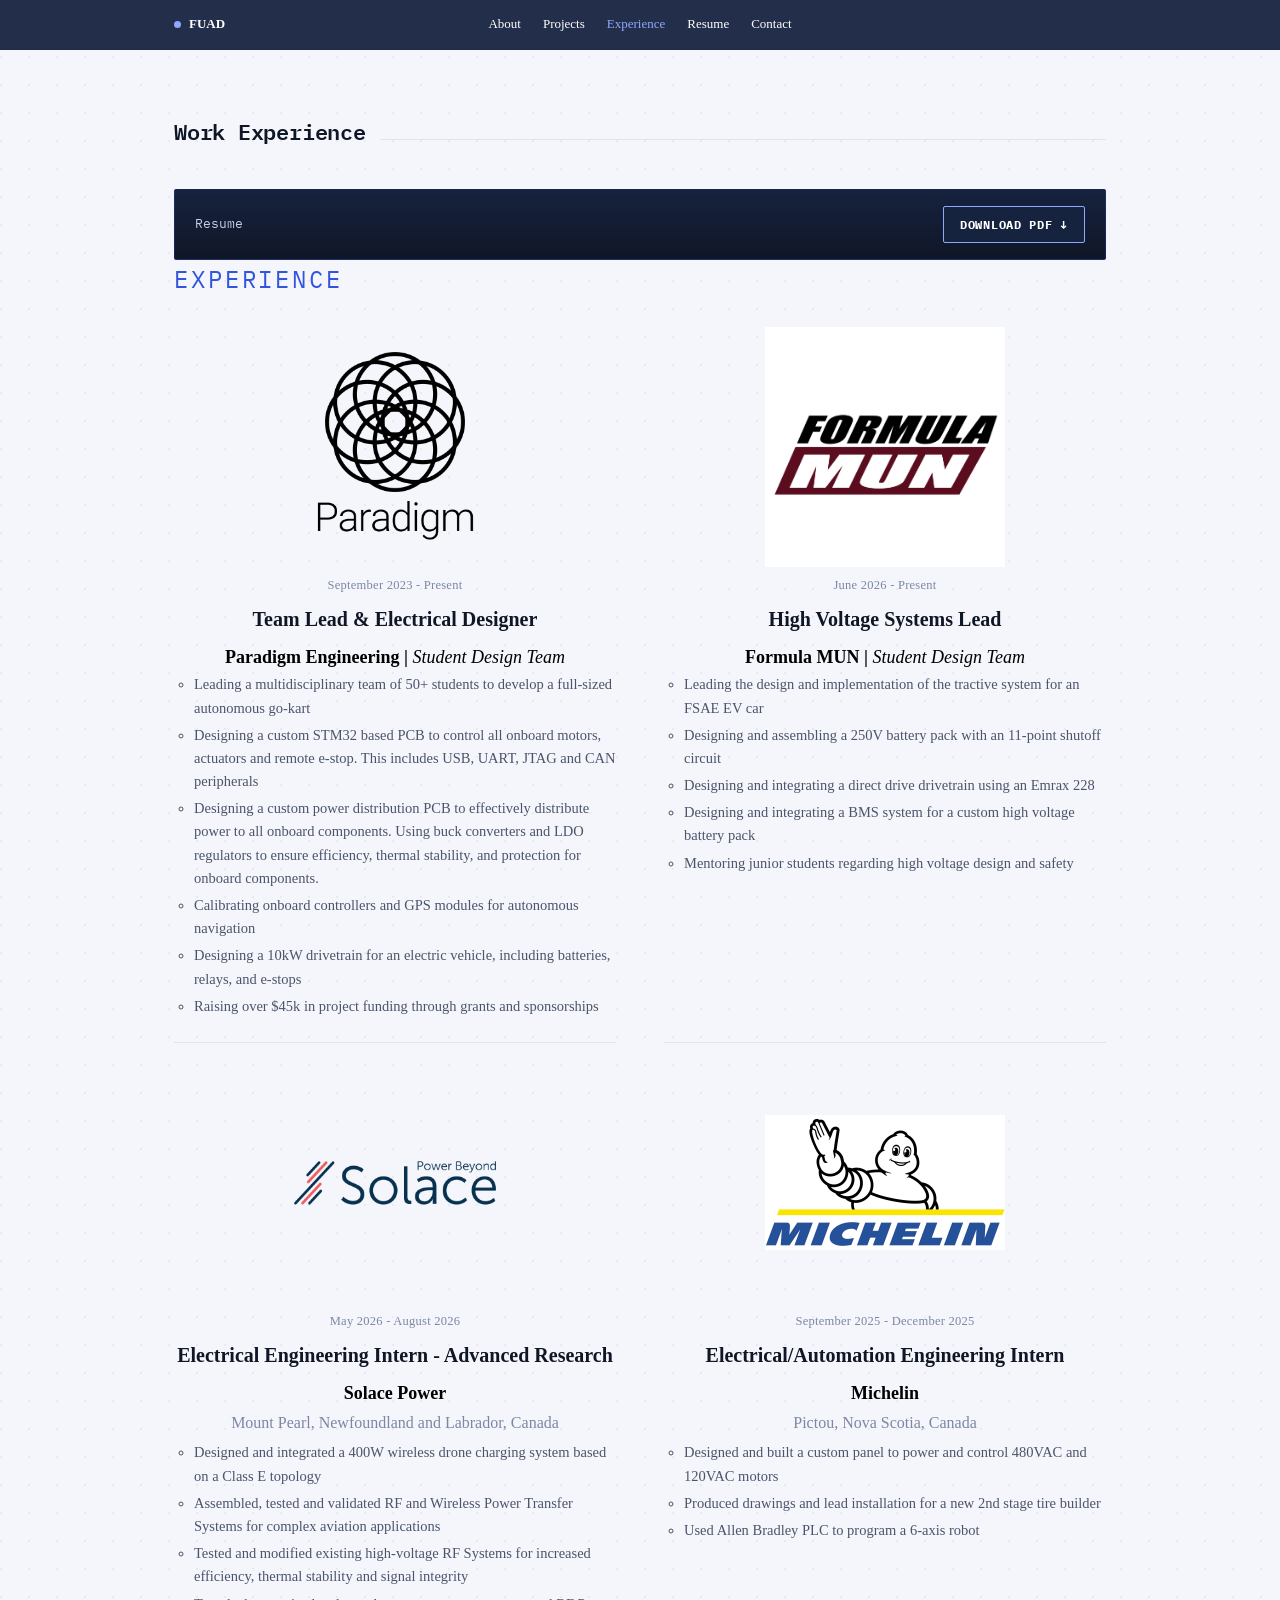
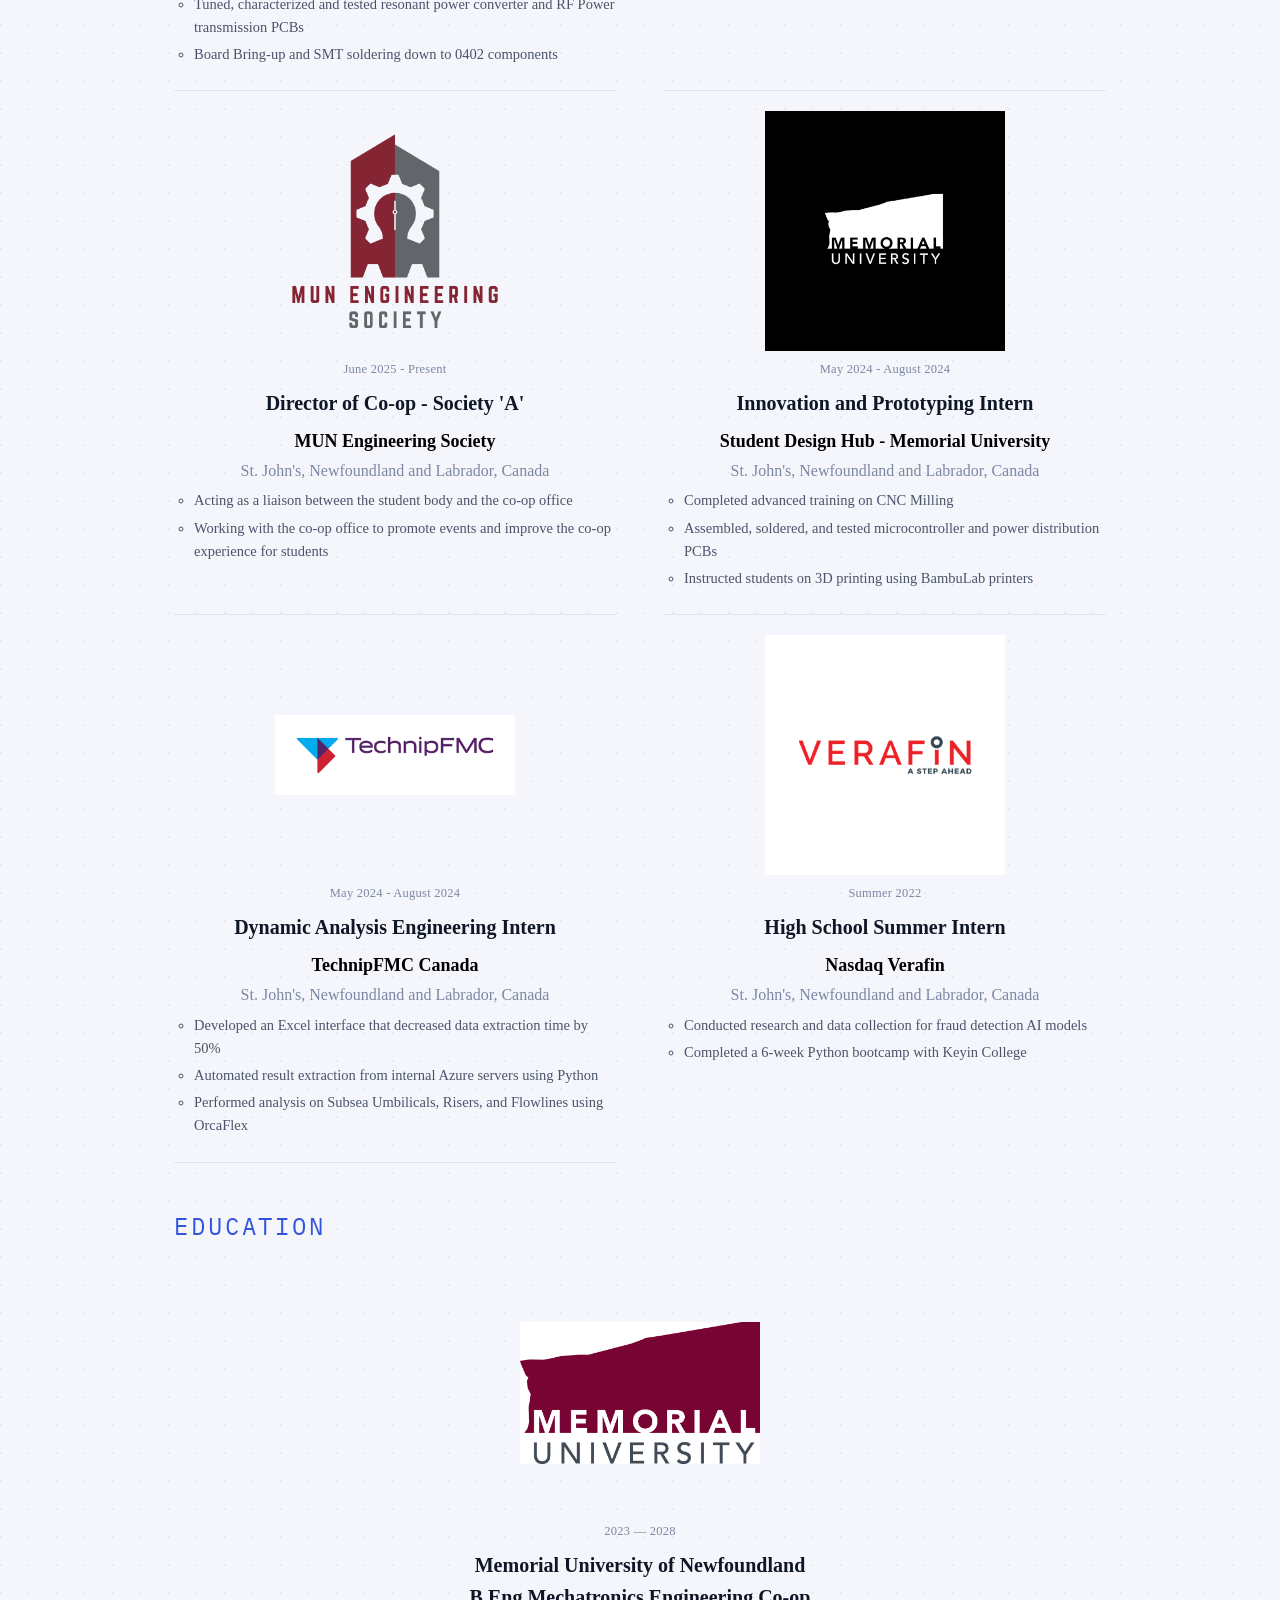
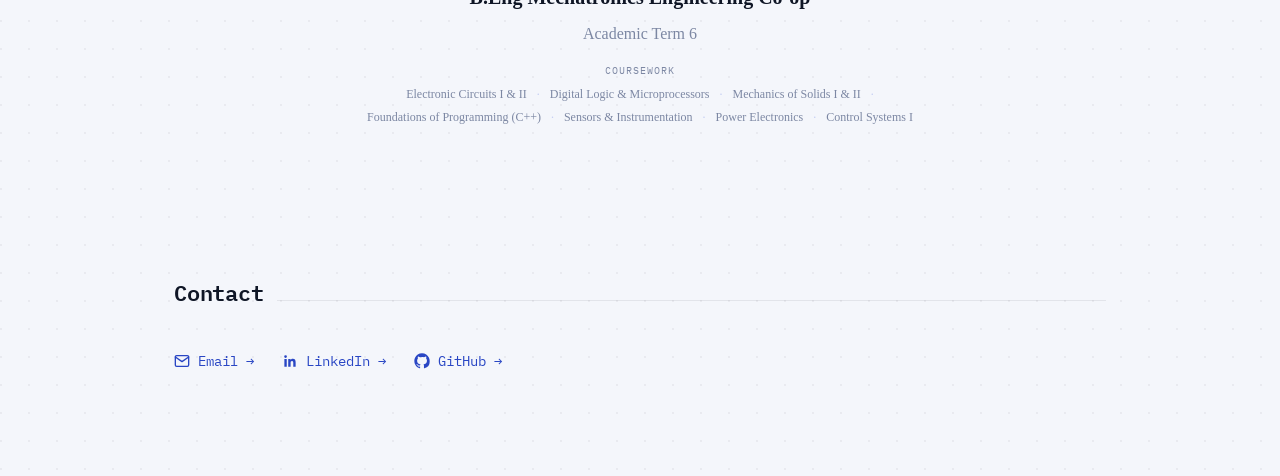
==== experience.html @ 842aed09 "Added git to footer" ====
<!DOCTYPE html>
<html lang="en">
<head>
<meta charset="UTF-8">
<meta name="viewport" content="width=device-width, initial-scale=1.0">
<title>Experience — Fuad</title>
<link rel="preconnect" href="https://fonts.googleapis.com">
<link rel="preconnect" href="https://fonts.gstatic.com" crossorigin>
<link href="https://fonts.googleapis.com/css2?family=IBM+Plex+Mono:wght@400;500;600;700&family=IBM+Plex+Sans:wght@400;500;600&display=swap" rel="stylesheet">
<link rel="stylesheet" href="style.css">
</head>
<body>

<header class="site-nav">
  <div class="nav-inner">
    <div class="nav-mark"><span class="dot"></span>FUAD</div>
    <nav class="nav-links">
      <a href="index.html">About</a>
      <a href="projects.html">Projects</a>
      <a href="experience.html" class="active">Experience</a>
      <a href="resume.html">Resume</a>
      <a href="#contact">Contact</a>
    </nav>
  </div>
</header>

<main class="wrap">
  <!-- ============ RESUME ============ -->
  <section class="section" style="padding-top: 64px;">
    <div class="section-head">
      <h2>Work Experience</h2>
      <div class="rule"></div>
    </div>
    <div class="resume-download">
      <span class="fname">Resume</span>
      <a class="dl-btn" href="Images/Fuad Ahmed Resume 2026.pdf" download>Download PDF ↓</a>
    </div>

    <p class="resume-subhead">Experience</p>
    <ul class="timeline timeline-columns">

<!-- Paradigm-->
      <li>
        <div class="what">
          <div class="role-row">
            <img class="logo" src="Images/Copy of paradigm-geometry-bg-05.png" alt="Company name logo">
            <span class="when">September 2023 - Present</span>
            <h4>Team Lead & Electrical Designer</h4>
          </div>
          <div class="org"><a href="https://munparadigm.com/" class="plain-link">Paradigm Engineering</a> | <i>Student Design Team</i></div>
          <ul class="bullet-list">
            <li>Leading a multidisciplinary team of 50+ students to develop a full-sized autonomous go-kart</li>
            <li>Designing a custom STM32 based PCB to control all onboard motors, actuators and remote e-stop. This includes USB, UART, JTAG and CAN peripherals</li>
            <li>Designing a custom power distribution PCB to effectively distribute power to all onboard components. 
              Using buck converters and LDO regulators to ensure efficiency, thermal stability, and protection for onboard components.</li>
            <li>Calibrating onboard controllers and GPS modules for autonomous navigation</li>
            <li>Designing a 10kW drivetrain for an electric vehicle, including batteries, relays, and e-stops</li>
            <li>Raising over $45k in project funding through grants and sponsorships</li>
          </ul>
        </div>
      </li>

<!-- Formula MUN-->
      <li>
        <div class="what">
          <div class="role-row">
            <img class="logo" src="Images/Formula MUN.png" alt="Company name logo">
            <span class="when">June 2026 - Present</span>
            <h4>High Voltage Systems Lead</h4>
          </div>
          <div class="org"><a href="https://munsu.ca/memorialfsae" class="plain-link">Formula MUN</a> | <i> Student Design Team</i></div>
          <ul class="bullet-list">
            <li>Leading the design and implementation of the tractive system for an FSAE EV car</li>
            <li>Designing and assembling a 250V battery pack with an 11-point shutoff circuit</li>
            <li>Designing and integrating a direct drive drivetrain using an Emrax 228</li>
            <li>Designing and integrating a BMS system for a custom high voltage battery pack</li>
            <li>Mentoring junior students regarding high voltage design and safety</li>
          </ul>
        </div>
      </li>


<!-- Solace Power-->
      <li>
        <div class="what">
          <div class="role-row">
            <img class="logo" src="Images/Solace Power.png" alt="Company name logo">
            <span class="when">May 2026 - August 2026</span>
            <h4>Electrical Engineering Intern - Advanced Research</h4>
          </div>
          <div class="org"><a href="https://www.solace.ca/" class="plain-link">Solace Power</a></div>
          <div class="location">Mount Pearl, Newfoundland and Labrador, Canada</div>
          <ul class="bullet-list">
            <li>Designed and integrated a 400W <a href="https://www.solace.ca/news/solace-power-and-skydock-announce-collaboration-to-explore-wireless-charging-for-autonomous-drone-operations" class="plain-link">wireless drone charging system</a> based on a Class E topology</li>
            <li>Assembled, tested and validated RF and Wireless Power Transfer Systems for complex aviation applications</li>
            <li>Tested and modified existing high-voltage RF Systems for increased efficiency, thermal stability and signal integrity</li>
            <li>Tuned, characterized and tested resonant power converter and RF Power transmission PCBs</li>
            <li>Board Bring-up and SMT soldering down to 0402 components</li>
          </ul>
        </div>
      </li>


<!-- Michelin-->
      <li>
        <div class="what">
          <div class="role-row">
            <img class="logo" src="Images/Michelin.png" alt="Company name logo">
            <span class="when">September 2025 - December 2025</span>
            <h4>Electrical/Automation Engineering Intern</h4>
          </div>
          <div class="org"><a href="https://www.michelin.ca/en/" class="plain-link">Michelin</a></div>
          <div class="location">Pictou, Nova Scotia, Canada</div>
          <ul class="bullet-list">
            <li>Designed and built a custom panel to power and control 480VAC and 120VAC motors</li>
            <li>Produced drawings and lead installation for a new 2nd stage tire builder</li>
            <li>Used Allen Bradley PLC to program a 6-axis robot</li>
          </ul>
        </div>
      </li>

<!-- Eng Soc-->
      <li>
        <div class="what">
          <div class="role-row">
            <img class="logo" src="Images/eng_soc.png" alt="Company name logo">
            <span class="when">June 2025 - Present</span>
            <h4>Director of Co-op - Society 'A'</h4>
          </div>
          <div class="org"><a href="https://munengineeringsociety.ca/" class="plain-link">MUN Engineering Society</a></div>
          <div class="location">St. John's, Newfoundland and Labrador, Canada</div>

          <ul class="bullet-list">
            <li>Acting as a liaison between the student body and the co-op office</li>
            <li>Working with the co-op office to promote events and improve the co-op experience for students</li>
          </ul>
        </div>
      </li>
      
  <!-- SDH-->
      <li>
        <div class="what">
          <div class="role-row">
            <img class="logo" src="Images/sdh_logo.png" alt="Company name logo">
            <span class="when">May 2024 - August 2024</span>
            <h4>Innovation and Prototyping Intern</h4>
          </div>
          <div class="org"><a href="https://www.mun.ca/sdh/" class="plain-link">Student Design Hub - Memorial University</a></div>
          <div class="location">St. John's, Newfoundland and Labrador, Canada</div>
          <ul class="bullet-list">
            <li>Completed advanced training on CNC Milling</li>
            <li>Assembled, soldered, and tested microcontroller and power distribution PCBs</li>
            <li>Instructed students on 3D printing using BambuLab printers</li>
          </ul>
        </div>
      </li>

<!-- TechnipFMC-->
      <li>
        <div class="what">
          <div class="role-row">
            <img class="logo" src="Images/TechnipFMC.png" alt="Company name logo">
            <span class="when">May 2024 - August 2024</span>
            <h4>Dynamic Analysis Engineering Intern</h4>
          </div>
          <div class="org"><a href="https://www.technipfmc.com/en/about-us/" class="plain-link">TechnipFMC Canada</a></div>
          <div class="location">St. John's, Newfoundland and Labrador, Canada</div>
          <ul class="bullet-list">
            <li>Developed an Excel interface that decreased data extraction time by 50%</li>
            <li>Automated result extraction from internal Azure servers using Python</li>
            <li>Performed analysis on Subsea Umbilicals, Risers, and Flowlines using OrcaFlex</li>
          </ul>
        </div>
      </li>

<!-- Nasdaq Verafin-->
      <li>
        <div class="what">
          <div class="role-row">
            <img class="logo" src="Images/verafin.png" alt="Company name logo">
            <span class="when">Summer 2022</span>
            <h4>High School Summer Intern</h4>
          </div>
          <div class="org"><a href="https://verafin.com/" class="plain-link">Nasdaq Verafin</a></div>
          <div class="location">St. John's, Newfoundland and Labrador, Canada</div>
          <ul class="bullet-list">
            <li>Conducted research and data collection for fraud detection AI models</li>
            <li>Completed a 6-week Python bootcamp with Keyin College</li>
          </ul>
        </div>
      </li>
    </ul>

<!-- MUN-->

    <p class="resume-subhead">Education</p>
    <ul class="timeline">
      <li>
        <div class="what">
          <div class="role-row">
            <img class="logo" src="Images/MUN_Logo_CMYK_color.jpg" alt="University logo">
            <span class="when">2023 — 2028</span>
            <h4>Memorial University of Newfoundland<br>
              B.Eng Mechatronics Engineering Co-op               
            </h4>
          </div>
          <div class="location">Academic Term 6</div>
          <p class="coursework-label">Coursework</p>
          <ul class="coursework-list">
            <li>Electronic Circuits I &amp; II</li>
            <li>Digital Logic &amp; Microprocessors</li>
            <li>Mechanics of Solids I &amp; II</li>
            <li>Foundations of Programming (C++)</li>
            <li>Sensors &amp; Instrumentation</li>
            <li>Power Electronics</li>
            <li>Control Systems I</li>
          </ul>

        </div>
      </li>
    </ul>
  </section>

  <!-- ============ CONTACT ============ -->
  <footer id="contact">
    <div class="section-head">
      <h2>Contact</h2>
      <div class="rule"></div>
    </div>
    <div class="contact-row">
      <a href="mailto:fahmed22@mun.ca"><svg viewBox="0 0 24 24" fill="none" stroke="currentColor" stroke-width="2" stroke-linecap="round" stroke-linejoin="round"><rect x="2" y="4" width="20" height="16" rx="2"></rect><path d="m22 6-10 7L2 6"></path></svg>Email →</a>
      <a href="www.linkedin.com/in/fuad-ahmed226"><svg viewBox="0 0 24 24" fill="currentColor"><path d="M20.45 20.45h-3.55v-5.57c0-1.33-.02-3.03-1.85-3.03-1.85 0-2.14 1.44-2.14 2.94v5.66H9.36V9h3.41v1.56h.05c.47-.9 1.63-1.85 3.36-1.85 3.6 0 4.27 2.37 4.27 5.46v6.28zM5.34 7.43a2.06 2.06 0 1 1 0-4.12 2.06 2.06 0 0 1 0 4.12zM7.12 20.45H3.56V9h3.56v11.45z"/></svg>LinkedIn →</a>
      <a href="https://github.com/FAhmed1I"><svg viewBox="0 0 24 24" fill="currentColor"><path d="M12 .5C5.73.5.5 5.73.5 12c0 5.08 3.29 9.39 7.86 10.91.58.11.79-.25.79-.56 0-.28-.01-1.02-.02-2-3.2.7-3.88-1.54-3.88-1.54-.53-1.34-1.29-1.7-1.29-1.7-1.05-.72.08-.71.08-.71 1.16.08 1.77 1.19 1.77 1.19 1.03 1.77 2.71 1.26 3.37.96.1-.75.4-1.26.73-1.55-2.55-.29-5.23-1.28-5.23-5.69 0-1.26.45-2.29 1.19-3.09-.12-.29-.52-1.46.11-3.05 0 0 .97-.31 3.18 1.18a11.1 11.1 0 0 1 2.9-.39c.98.01 1.97.13 2.9.39 2.2-1.49 3.17-1.18 3.17-1.18.63 1.59.23 2.76.11 3.05.74.8 1.19 1.83 1.19 3.09 0 4.42-2.69 5.39-5.25 5.68.41.36.78 1.06.78 2.15 0 1.55-.01 2.8-.01 3.18 0 .31.21.68.8.56A10.51 10.51 0 0 0 23.5 12C23.5 5.73 18.27.5 12 .5z"/></svg>GitHub →</a>
    </div>
  </footer>

</main>

</body>
</html>
---- style.css ----
/* ============================================================
     TOKENS
     ============================================================ */
  :root{
    --bg: #F4F6FB;
    --panel: #FFFFFF;
    --panel-2: #EDF0F8;
    --silk: #0F1626;
    --silk-dim: #4B546B;
    --copper: #3355DD;
    --copper-bright: #2946C4;
    --muted: #7C87A3;
    --line: rgba(51,85,221,0.25);
    --line-faint: rgba(15,22,38,0.08);
    --radius: 2px;
    --mono: 'IBM Plex Mono', ui-monospace, SFMono-Regular, monospace;
    --sans: 'IBM Plex Sans', -apple-system, sans-serif;
    --resume-font: Calibri, Georgia, 'Times New Roman', serif;
  }

  *{ box-sizing: border-box; margin:0; padding:0; }

  html{ scroll-behavior: smooth; }
  @media (prefers-reduced-motion: reduce){
    html{ scroll-behavior: auto; }
    *{ animation-duration: 0.01ms !important; animation-iteration-count: 1 !important; transition-duration: 0.01ms !important; }
  }

  body{
    background:
      radial-gradient(circle at 1px 1px, rgba(15,22,38,0.05) 1px, transparent 0) 0 0/28px 28px,
      var(--bg);
    color: var(--silk);
    font-family: var(--sans);
    line-height: 1.6;
    -webkit-font-smoothing: antialiased;
  }

  a{ color: var(--copper-bright); text-decoration: none; }
  a:hover{ text-decoration: underline; }
  a.plain-link{ color: inherit; text-decoration: none; }
  a.plain-link:hover{ text-decoration: none; }
  a:focus-visible, button:focus-visible{
    outline: 2px solid var(--copper-bright);
    outline-offset: 3px;
  }

  .wrap{ max-width: 980px; margin: 0 auto; padding: 0 24px; }

  .eyebrow{
    font-family: var(--mono);
    font-size: 11px;
    letter-spacing: 0.14em;
    text-transform: uppercase;
    color: var(--copper);
  }

  h1, h2, h3{
    font-family: var(--mono);
    font-weight: 600;
    letter-spacing: -0.01em;
    color: var(--silk);
  }

  /* ============================================================
     NAV
     ============================================================ */
  header.site-nav{
    position: sticky; top: 0; z-index: 50;
    background: rgba(22,35,63,0.94);
    backdrop-filter: blur(8px);
    border-bottom: 1px solid var(--line-faint);
  }
  .nav-inner{
    display: grid;
    grid-template-columns: 1fr auto 1fr;
    align-items: center;
    padding: 14px 24px;
    max-width: 980px; margin: 0 auto;
  }
  .nav-mark{
    font-family: var(--resume-font); font-size: 13px; font-weight: 600;
    color: #FFFFFF; display:flex; align-items:center; gap:8px;
    justify-self: start;
  }
  .nav-mark .dot{ width:7px; height:7px; background: #8FA8FF; border-radius:50%; }
  .nav-links{ display:flex; gap: 22px; font-family: var(--resume-font); font-size: 13px; justify-self: center; }
  .nav-links a{ color: #FFFFFF; }
  .nav-links a:hover{ color: #8FA8FF; text-decoration: none; }

  /* ============================================================
     HERO
     ============================================================ */
  .hero{
    position: relative;
    left: 50%;
    width: 100vw;
    margin-left: -50vw;
    padding: 24px 0;
    background: #16233F;
  }
  .hero-inner{
    max-width: 980px;
    margin: 0 auto;
    padding: 0 24px;
  }
  .hero-banner{
    position: relative;
    width: 100%;
    min-height: clamp(260px, 32vw, 340px);
    border: 1px solid var(--line);
    border-radius: var(--radius);
    overflow: hidden;
    display: flex;
    align-items: center;
    padding: 32px;
  }
  .hero-bg-carousel{ position: absolute; inset: 0; z-index: 0; }
  .hero-bg-slide{
    position: absolute; inset: 0;
    background-size: cover;
    background-position: center;
    opacity: 0;
    transition: opacity 1.2s ease;
  }
  .hero-bg-slide.is-active{ opacity: 1; }
  .hero-text{
    position: relative;
    z-index: 1;
    background: var(--panel);
    border: 1px solid var(--line);
    border-radius: var(--radius);
    padding: 24px 28px;
  }
  .hero h1{
    font-size: clamp(34px, 6vw, 56px);
    line-height: 1.05;
    max-width: 14ch;
    color: #16233F;
  }
  .hero .role{
    margin-top: 14px;
    font-family: var(--sans);
    font-size: 17px;
    color: var(--silk-dim);
    max-width: 46ch;
  }
  .hero .role strong{ color: var(--silk); font-weight: 600; }

  /* ============================================================
     SECTION HEADERS
     ============================================================ */
  .section{ padding: 72px 0; border-bottom: 1px solid var(--line-faint); }
  .section:last-of-type{ border-bottom: none; }
  .section-head{
    display:flex; align-items: baseline; gap: 14px;
    margin-bottom: 40px;
  }
  .section-head h2{ font-size: 22px; }
  .section-head .rule{ flex:1; height:1px; background: var(--line-faint); }
  .section-head .count{ font-family: var(--mono); font-size: 12px; color: var(--muted); }

  /* ============================================================
     PROJECT SHEETS
     ============================================================ */
  .sheet{
    border: 1px solid var(--line-faint);
    border-radius: var(--radius);
    background: linear-gradient(180deg, var(--panel), var(--panel-2));
    margin-bottom: 28px;
    overflow: hidden;
    opacity: 0;
    transform: translateY(14px);
    transition: opacity 0.6s ease, transform 0.6s ease;
  }
  .sheet.is-visible{ opacity: 1; transform: translateY(0); }

  .sheet-media{
    position: relative;
    aspect-ratio: 16 / 8;
    border-bottom: 1px dashed var(--line);
    overflow: hidden;
    background: var(--panel-2);
  }

  /* carousel — click-through slides inside a .sheet-media box */
  .carousel-slide{
    position: absolute; inset: 0;
    display:flex; align-items:center; justify-content:center;
    flex-direction: column; gap: 6px;
    opacity: 0; pointer-events: none;
    transition: opacity 0.4s ease;
  }
  .carousel-slide.is-active{ opacity: 1; pointer-events: auto; }
  .carousel-slide img{ position: relative; z-index: 1; width: 100%; height: 100%; object-fit: contain; display: block; cursor: pointer; }
  .carousel-slide video{ width: 100%; height: 100%; object-fit: contain; display: block; }

  /* blurred, scaled copy of the same photo fills the letterboxed edges
     so the backdrop matches the picture instead of a flat color */
  .carousel-slide.has-img-bg{ background-size: cover; background-position: center; }
  .carousel-slide.has-img-bg::before{
    content: "";
    position: absolute; inset: 0;
    background: inherit;
    background-size: cover;
    background-position: center;
    filter: blur(24px) brightness(0.75);
    transform: scale(1.15);
    z-index: 0;
  }
  .carousel-slide.placeholder{
    background:
      radial-gradient(circle at 1px 1px, rgba(108,140,255,0.18) 1px, transparent 0) 0 0/22px 22px;
    color: var(--muted);
    font-family: var(--mono);
    font-size: 11px;
    text-align: center;
    padding: 20px;
  }
  .carousel-slide .tag{
    font-size: 10px; letter-spacing: 0.1em; text-transform: uppercase;
    border: 1px dashed var(--line); padding: 3px 8px; border-radius: var(--radius);
  }
  .carousel.has-multiple .carousel-slide{ cursor: pointer; }

  .carousel-btn{
    position: absolute; top: 50%; transform: translateY(-50%);
    width: 30px; height: 30px; border-radius: 50%;
    border: 1px solid var(--line);
    background: rgba(255,255,255,0.88);
    color: var(--silk);
    font-family: var(--mono); font-size: 15px; line-height: 1;
    display:flex; align-items:center; justify-content:center;
    cursor: pointer; z-index: 2;
  }
  .carousel-btn:hover{ background: var(--panel); }
  .carousel-btn.prev{ left: 12px; }
  .carousel-btn.next{ right: 12px; }

  .carousel-dots{
    position: absolute; bottom: 12px; left: 50%; transform: translateX(-50%);
    display:flex; gap: 6px; z-index: 2;
  }
  .carousel-dots .dot{
    width: 7px; height: 7px; border-radius: 50%; padding: 0;
    border: 1px solid var(--line);
    background: rgba(255,255,255,0.7);
    cursor: pointer;
  }
  .carousel-dots .dot.is-active{ background: var(--copper-bright); border-color: var(--copper-bright); }

  /* lightbox — full-size view opened by clicking a carousel image */
  .lightbox{
    position: fixed; inset: 0; z-index: 1000;
    background: rgba(15,22,38,0.86);
    display:flex; align-items:center; justify-content:center;
    padding: 48px;
    opacity: 0; pointer-events: none;
    transition: opacity 0.2s ease;
  }
  .lightbox.is-open{ opacity: 1; pointer-events: auto; }
  .lightbox img{
    max-width: 100%; max-height: 100%;
    border-radius: var(--radius);
    box-shadow: 0 20px 60px rgba(0,0,0,0.45);
  }
  .lightbox-close{
    position: absolute; top: 20px; right: 24px;
    width: 38px; height: 38px; border-radius: 50%;
    border: 1px solid rgba(255,255,255,0.35);
    background: rgba(255,255,255,0.08);
    color: #fff; font-size: 20px; line-height: 1;
    display:flex; align-items:center; justify-content:center;
    cursor: pointer;
  }
  .lightbox-close:hover{ background: rgba(255,255,255,0.2); }
  .lightbox-btn{
    position: absolute; top: 50%; transform: translateY(-50%);
    width: 42px; height: 42px; border-radius: 50%;
    border: 1px solid rgba(255,255,255,0.35);
    background: rgba(255,255,255,0.08);
    color: #fff; font-family: var(--mono); font-size: 20px; line-height: 1;
    display:flex; align-items:center; justify-content:center;
    cursor: pointer;
  }
  .lightbox-btn:hover{ background: rgba(255,255,255,0.2); }
  .lightbox-btn.prev{ left: 16px; }
  .lightbox-btn.next{ right: 16px; }

  .sheet-body{ padding: 26px 28px 28px; }
  .sheet-top{
    display:flex; justify-content: space-between; align-items:flex-start; gap: 16px;
    margin-bottom: 6px;
  }
  .sheet-top h3{ font-size: 19px; }
  .status{
    font-family: var(--mono); font-size: 10px; letter-spacing: 0.1em; text-transform: uppercase;
    padding: 4px 9px; border-radius: 999px; white-space: nowrap;
    border: 1px solid var(--line);
  }
  .status.active{ color: var(--copper-bright); border-color: var(--copper); }
  .status.planning{ color: var(--muted); }
  .status.research{ color: var(--silk-dim); }

  .tags{ display:flex; flex-wrap: wrap; gap: 8px; margin-bottom: 14px; }
  .org-tag{
    display:inline-flex; align-items:center; gap: 6px;
    font-family: var(--mono); font-size: 10.5px; letter-spacing: 0.04em;
    padding: 3px 10px 3px 3px; border-radius: 999px;
    border: 1px solid var(--line); color: var(--silk-dim);
  }
  .org-tag img{
    width: 18px; height: 18px;
    object-fit: contain;
    border-radius: 50%;
    background: var(--panel);
  }

  .sheet p.desc{ color: var(--silk-dim); font-size: 14.5px; margin: 12px 0 18px; max-width: 68ch; }
  .sheet-body .bullet-list{ margin: 12px 0 18px; padding-left: 20px; max-width: 68ch; }
  .sheet-body .bullet-list li{ color: var(--silk-dim); font-size: 14.5px; margin-bottom: 4px; }

  .specs{
    display: grid;
    grid-template-columns: repeat(auto-fit, minmax(180px, 1fr));
    gap: 10px 20px;
    border-top: 1px solid var(--line-faint);
    padding-top: 16px;
  }
  .spec{ font-family: var(--mono); font-size: 12px; }
  .spec .k{ color: var(--muted); display:block; font-size: 10px; letter-spacing: 0.08em; text-transform: uppercase; margin-bottom: 3px; }
  .spec .v{ color: var(--silk); }

  .sheet-links{ margin-top: 18px; display:flex; gap: 18px; font-family: var(--mono); font-size: 12px; }

  /* ============================================================
     ABOUT
     ============================================================ */
  .about-grid{ display:grid; grid-template-columns: 1fr; gap: 32px; }
  .about-grid p{ color: var(--silk-dim); font-size: 15px; margin-bottom: 14px; max-width: 58ch; }
  .about-top{ display:grid; grid-template-columns: 1fr 260px; gap: 32px; align-items: start; }
  @media (max-width: 720px){
    .about-top{ grid-template-columns: 1fr; }
  }
  .about-photo{
    width: 100%;
    aspect-ratio: 4 / 5;
    object-fit: cover;
    border: 1px solid var(--line);
    border-radius: var(--radius);
    display: block;
  }

  .skill-list{ list-style:none; }
  .skill-list li{
    display:flex; justify-content: space-between; gap: 12px;
    font-family: var(--mono); font-size: 12.5px;
    padding: 9px 0; border-bottom: 1px solid var(--line-faint);
    color: var(--silk-dim);
  }
  .skill-list li span:first-child{ color: var(--silk); }
  .skill-list li:last-child{ border-bottom: none; }

  /* ============================================================
     RESUME
     ============================================================ */
  .timeline-columns{
    display: grid;
    grid-template-columns: 1fr 1fr;
    gap: 0 48px;
  }
  @media (max-width: 720px){
    .timeline-columns{ grid-template-columns: 1fr; }
  }

  .resume-download{
    display:flex; align-items:center; justify-content: space-between; gap: 16px; flex-wrap: wrap;
    border: 1px solid var(--line);
    border-radius: var(--radius);
    padding: 16px 20px;
    margin-top: 36px;
    background: linear-gradient(180deg, #16233F, #0F1626);
  }
  .resume-download .fname{ font-family: var(--mono); font-size: 13px; color: #C7CEE6; }
  .resume-download .dl-btn{
    font-family: var(--mono); font-size: 12px; font-weight: 700; letter-spacing: 0.06em; text-transform: uppercase;
    background: #16233F;
    border: 1px solid #8FA8FF; color: #FFFFFF;
    padding: 8px 16px; border-radius: var(--radius);
  }
  .resume-download .dl-btn:hover{ background: #1E2E52; text-decoration: none; }

  .pdf-preview{
    margin-top: 28px;
    border: 1px solid var(--line);
    border-radius: var(--radius);
    overflow: hidden;
    background: var(--panel);
  }
  .pdf-preview iframe{
    display: block;
    width: 100%;
    height: 1000px;
    border: none;
  }
  @media (max-width: 640px){
    .pdf-preview iframe{ height: 600px; }
  }

  .timeline{ list-style:none; }
  .timeline > li{
    padding: 20px 0; border-bottom: 1px solid var(--line-faint);
  }
  .timeline > li:last-child{ border-bottom: none; }
  .timeline .when{ font-family: var(--resume-font); font-size: 12.5px; color: var(--muted); letter-spacing: 0.02em; }
  .timeline .role-row{ display:flex; flex-direction: column; align-items:center; gap: 8px; margin-bottom: 8px; }
  .timeline .logo{
    width: 240px; height: 240px; flex-shrink: 0;
    object-fit: contain;
  }
  .timeline .what{ text-align: center; }
  .timeline .what h4{ font-family: var(--resume-font); font-size: 20px; color: var(--silk); font-weight: 600; }
  .timeline .what .org{ font-family: var(--resume-font); font-size: 18px; font-weight: 600; color: #000000; margin-bottom: 2px; }
  .timeline .what .org i{ font-weight: 400; font-style: italic; }
  .timeline .what .location{ font-family: var(--resume-font); font-size: 16px; color: var(--muted); margin-bottom: 6px; }
  .timeline .what p{ font-family: var(--resume-font); font-size: 14.5px; color: var(--silk-dim); max-width: 62ch; margin-left: auto; margin-right: auto; }
  .timeline .what .bullet-list{
    text-align: left;
    max-width: 62ch;
    margin: 0 auto;
    padding-left: 20px;
  }
  .timeline .what .bullet-list li{
    font-family: var(--resume-font); font-size: 14.5px; color: var(--silk-dim);
    margin-bottom: 4px;
  }

  .timeline .what .coursework-label{
    font-family: var(--mono); font-size: 10px; letter-spacing: 0.1em; text-transform: uppercase;
    color: var(--muted); margin-top: 16px; margin-bottom: 6px; text-align: center;
  }
  .timeline .what .coursework-list{
    list-style: none;
    display: flex; flex-wrap: wrap; justify-content: center;
    gap: 4px 10px;
    max-width: 62ch; margin: 0 auto;
  }
  .timeline .what .coursework-list li{
    font-family: var(--resume-font); font-size: 12px; color: var(--muted);
  }
  .timeline .what .coursework-list li:not(:last-child)::after{
    content: "·"; margin-left: 10px; color: var(--line);
  }

  .resume-subhead{
    font-family: var(--mono); font-size: 24px; letter-spacing: 0.12em; text-transform: uppercase;
    color: var(--copper); margin: 44px 0 8px;
  }
  .resume-subhead:first-of-type{ margin-top: 0; }

  /* ============================================================
     CONTACT / FOOTER
     ============================================================ */
  footer{ padding: 56px 0 64px; }
  footer .contact-row{
    display:flex; flex-wrap: wrap; gap: 28px; align-items: center;
    margin-bottom: 40px;
  }
  footer .contact-row a{
    display:inline-flex; align-items:center; gap: 8px;
    font-family: var(--mono); font-size: 14px;
  }
  footer .contact-row svg{ width: 16px; height: 16px; flex-shrink: 0; }
  footer .fine{ font-family: var(--mono); font-size: 11px; color: var(--muted); }

  /* ============================================================
     ACTIVE NAV STATE
     ============================================================ */
  .nav-links a.active{ color: #8FA8FF; }
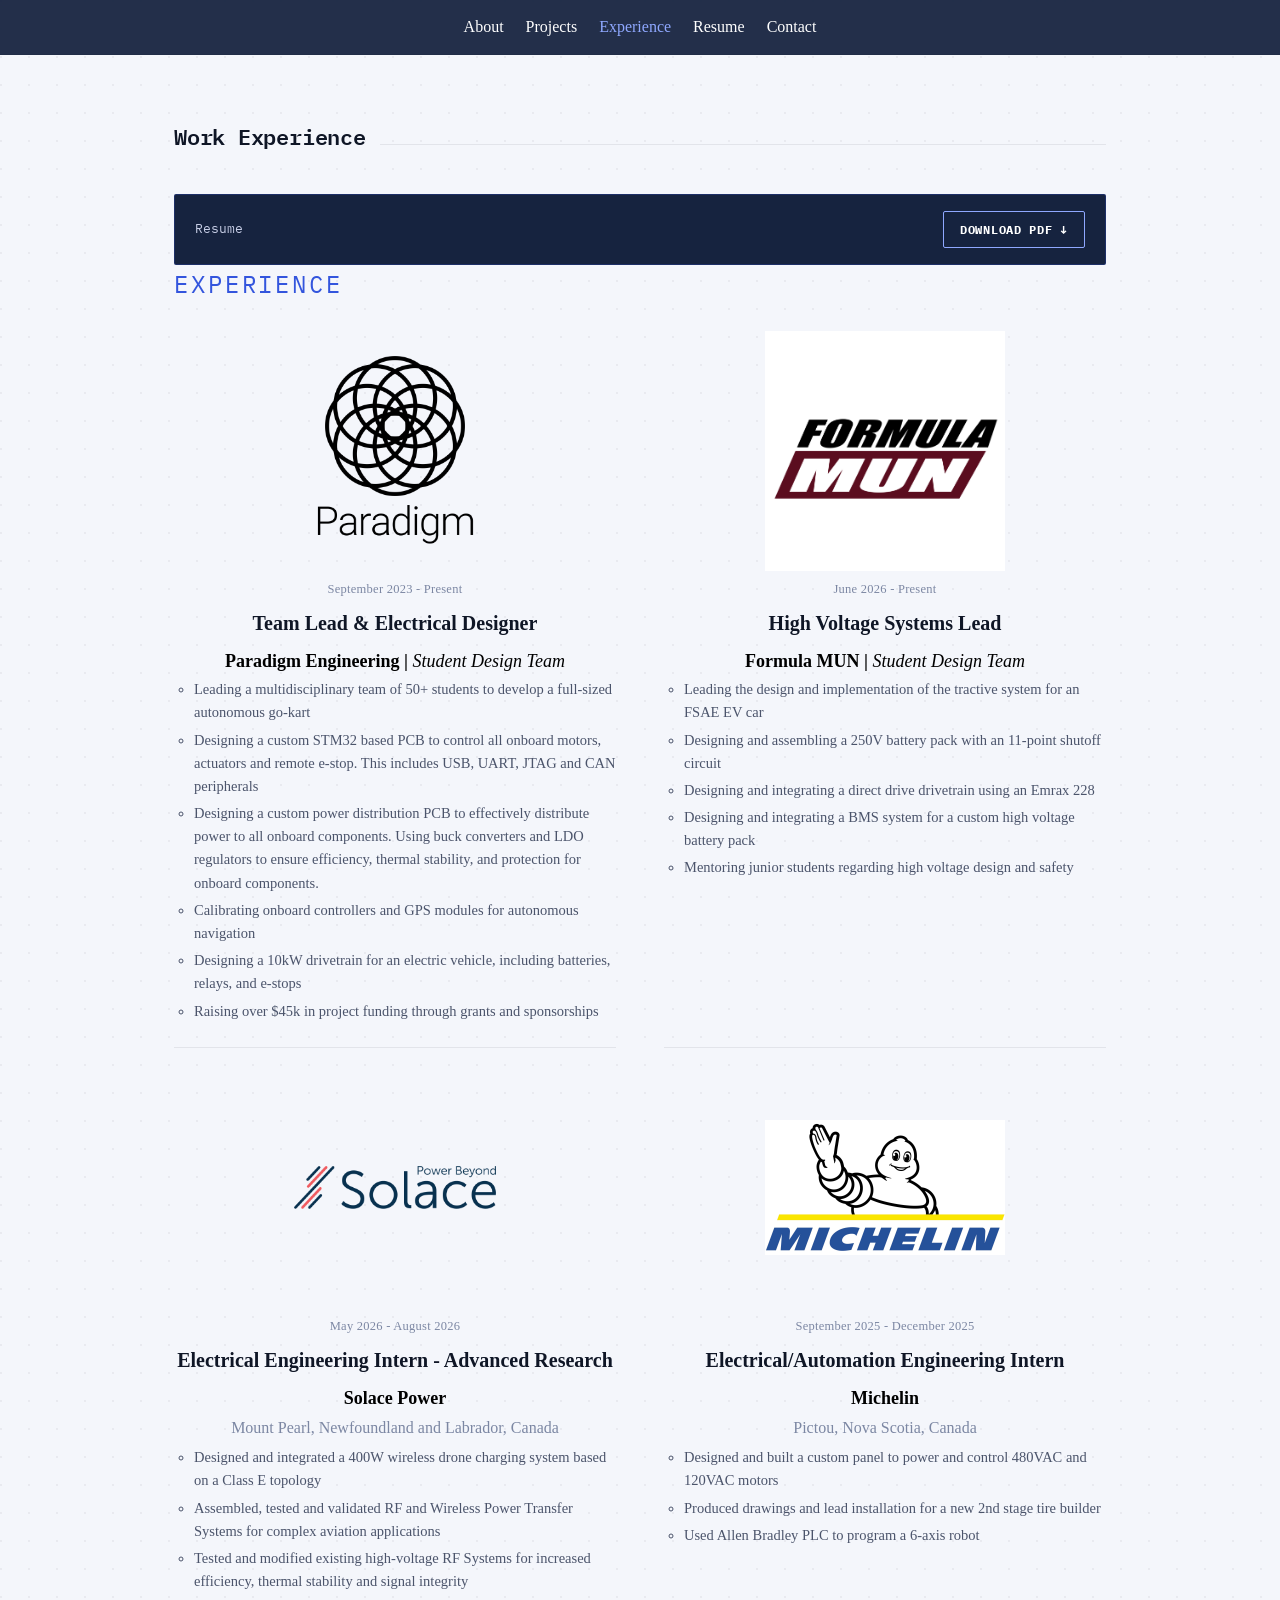
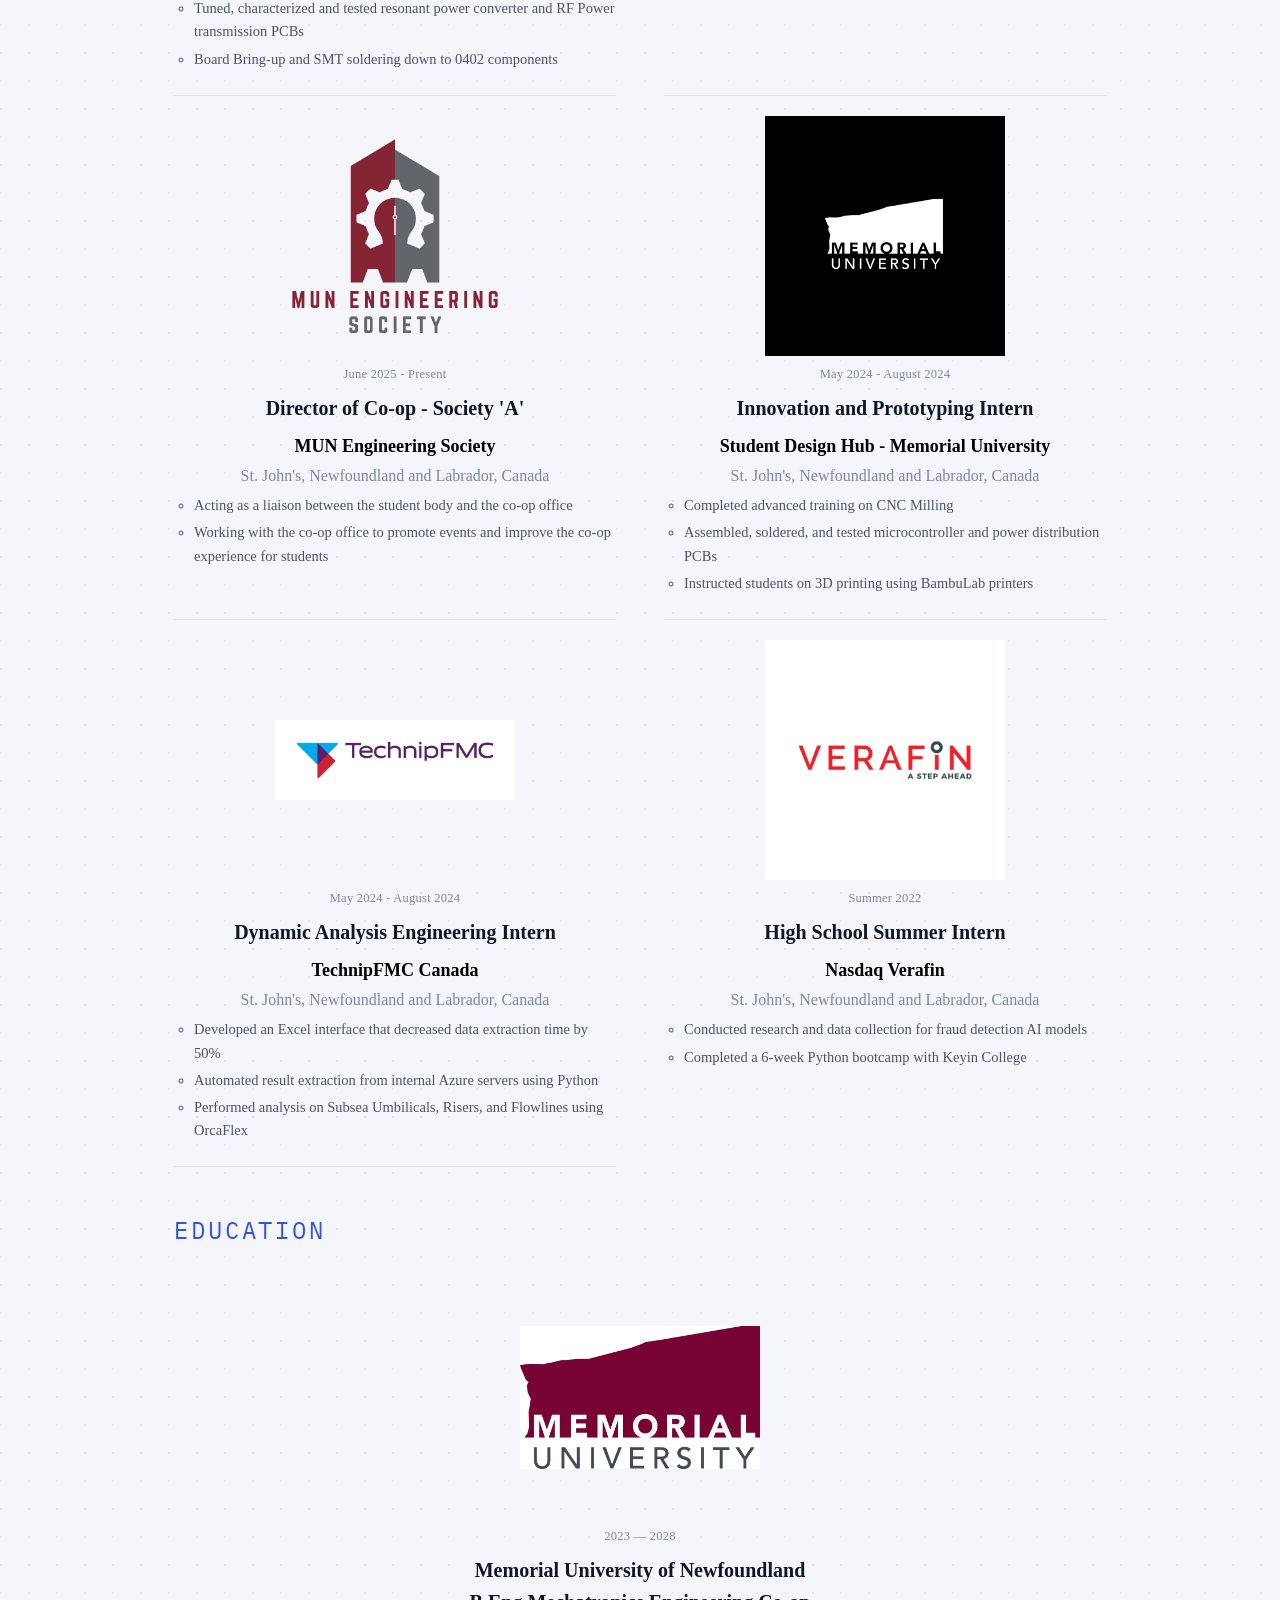
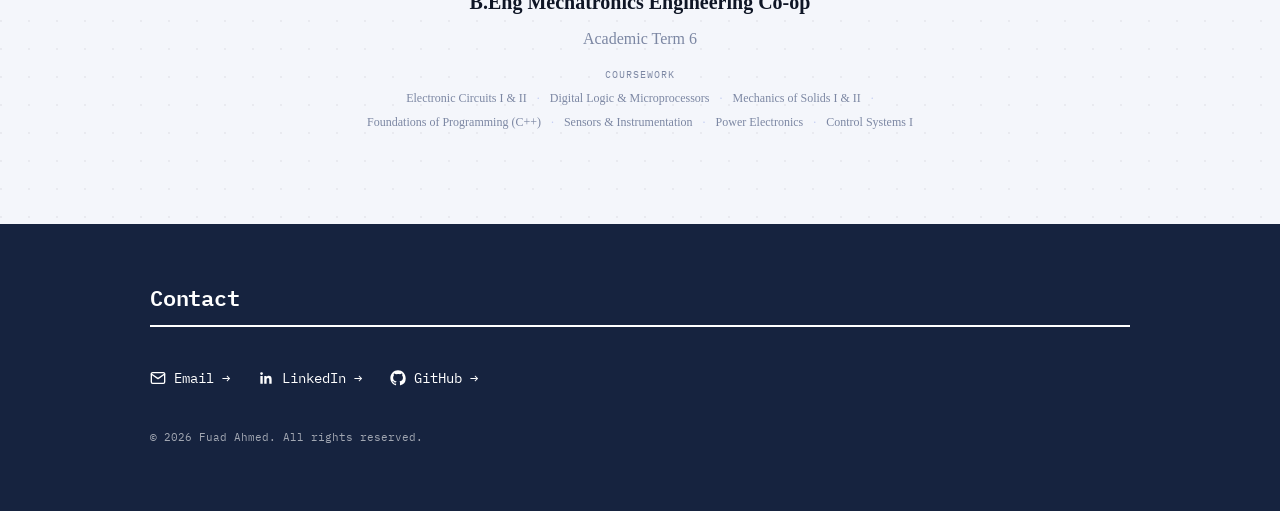
==== commit deccf110: "deploy" ====
--- a/experience.html
+++ b/experience.html
@@ -13,7 +13,6 @@
 
 <header class="site-nav">
   <div class="nav-inner">
-    <div class="nav-mark"><span class="dot"></span>FUAD</div>
     <nav class="nav-links">
       <a href="index.html">About</a>
       <a href="projects.html">Projects</a>
@@ -232,6 +231,7 @@
       <a href="www.linkedin.com/in/fuad-ahmed226"><svg viewBox="0 0 24 24" fill="currentColor"><path d="M20.45 20.45h-3.55v-5.57c0-1.33-.02-3.03-1.85-3.03-1.85 0-2.14 1.44-2.14 2.94v5.66H9.36V9h3.41v1.56h.05c.47-.9 1.63-1.85 3.36-1.85 3.6 0 4.27 2.37 4.27 5.46v6.28zM5.34 7.43a2.06 2.06 0 1 1 0-4.12 2.06 2.06 0 0 1 0 4.12zM7.12 20.45H3.56V9h3.56v11.45z"/></svg>LinkedIn →</a>
       <a href="https://github.com/FAhmed1I"><svg viewBox="0 0 24 24" fill="currentColor"><path d="M12 .5C5.73.5.5 5.73.5 12c0 5.08 3.29 9.39 7.86 10.91.58.11.79-.25.79-.56 0-.28-.01-1.02-.02-2-3.2.7-3.88-1.54-3.88-1.54-.53-1.34-1.29-1.7-1.29-1.7-1.05-.72.08-.71.08-.71 1.16.08 1.77 1.19 1.77 1.19 1.03 1.77 2.71 1.26 3.37.96.1-.75.4-1.26.73-1.55-2.55-.29-5.23-1.28-5.23-5.69 0-1.26.45-2.29 1.19-3.09-.12-.29-.52-1.46.11-3.05 0 0 .97-.31 3.18 1.18a11.1 11.1 0 0 1 2.9-.39c.98.01 1.97.13 2.9.39 2.2-1.49 3.17-1.18 3.17-1.18.63 1.59.23 2.76.11 3.05.74.8 1.19 1.83 1.19 3.09 0 4.42-2.69 5.39-5.25 5.68.41.36.78 1.06.78 2.15 0 1.55-.01 2.8-.01 3.18 0 .31.21.68.8.56A10.51 10.51 0 0 0 23.5 12C23.5 5.73 18.27.5 12 .5z"/></svg>GitHub →</a>
     </div>
+    <p class="fine">© 2026 Fuad Ahmed. All rights reserved.</p>
   </footer>
 
 </main>
--- a/style.css
+++ b/style.css
@@ -72,19 +72,13 @@
     border-bottom: 1px solid var(--line-faint);
   }
   .nav-inner{
-    display: grid;
-    grid-template-columns: 1fr auto 1fr;
+    display: flex;
+    justify-content: center;
     align-items: center;
     padding: 14px 24px;
     max-width: 980px; margin: 0 auto;
   }
-  .nav-mark{
-    font-family: var(--resume-font); font-size: 13px; font-weight: 600;
-    color: #FFFFFF; display:flex; align-items:center; gap:8px;
-    justify-self: start;
-  }
-  .nav-mark .dot{ width:7px; height:7px; background: #8FA8FF; border-radius:50%; }
-  .nav-links{ display:flex; gap: 22px; font-family: var(--resume-font); font-size: 13px; justify-self: center; }
+  .nav-links{ display:flex; gap: 22px; font-family: var(--resume-font); font-size: 16px; }
   .nav-links a{ color: #FFFFFF; }
   .nav-links a:hover{ color: #8FA8FF; text-decoration: none; }
 
@@ -379,7 +373,7 @@
     border-radius: var(--radius);
     padding: 16px 20px;
     margin-top: 36px;
-    background: linear-gradient(180deg, #16233F, #0F1626);
+    background: #16233F;
   }
   .resume-download .fname{ font-family: var(--mono); font-size: 13px; color: #C7CEE6; }
   .resume-download .dl-btn{
@@ -461,17 +455,33 @@
   /* ============================================================
      CONTACT / FOOTER
      ============================================================ */
-  footer{ padding: 56px 0 64px; }
+  footer{
+    width: 100vw;
+    position: relative;
+    left: 50%;
+    margin-left: -50vw;
+    padding: 56px 24px 64px;
+    background: #16233F; color: #fff;
+  }
+  footer > div, footer > .fine{ max-width: 980px; margin-left: auto; margin-right: auto; }
+  footer .section-head{ flex-direction: column; align-items: flex-start; gap: 10px; }
+  footer .section-head h2{ color: #fff; }
+  footer .section-head .rule{ flex: none; background: #fff; width: 100%; height: 2px; }
   footer .contact-row{
-    display:flex; flex-wrap: wrap; gap: 28px; align-items: center;
+    display:flex; flex-wrap: wrap; justify-content: flex-start; gap: 28px; align-items: center;
     margin-bottom: 40px;
   }
   footer .contact-row a{
     display:inline-flex; align-items:center; gap: 8px;
     font-family: var(--mono); font-size: 14px;
-  }
+    color: #fff;
+  }
+  footer .contact-row a:hover{ color: #8FA8FF; }
   footer .contact-row svg{ width: 16px; height: 16px; flex-shrink: 0; }
-  footer .fine{ font-family: var(--mono); font-size: 11px; color: var(--muted); }
+  footer .fine{
+    font-family: var(--mono); font-size: 11px; color: rgba(255,255,255,0.6);
+    text-align: left;
+  }
 
   /* ============================================================
      ACTIVE NAV STATE
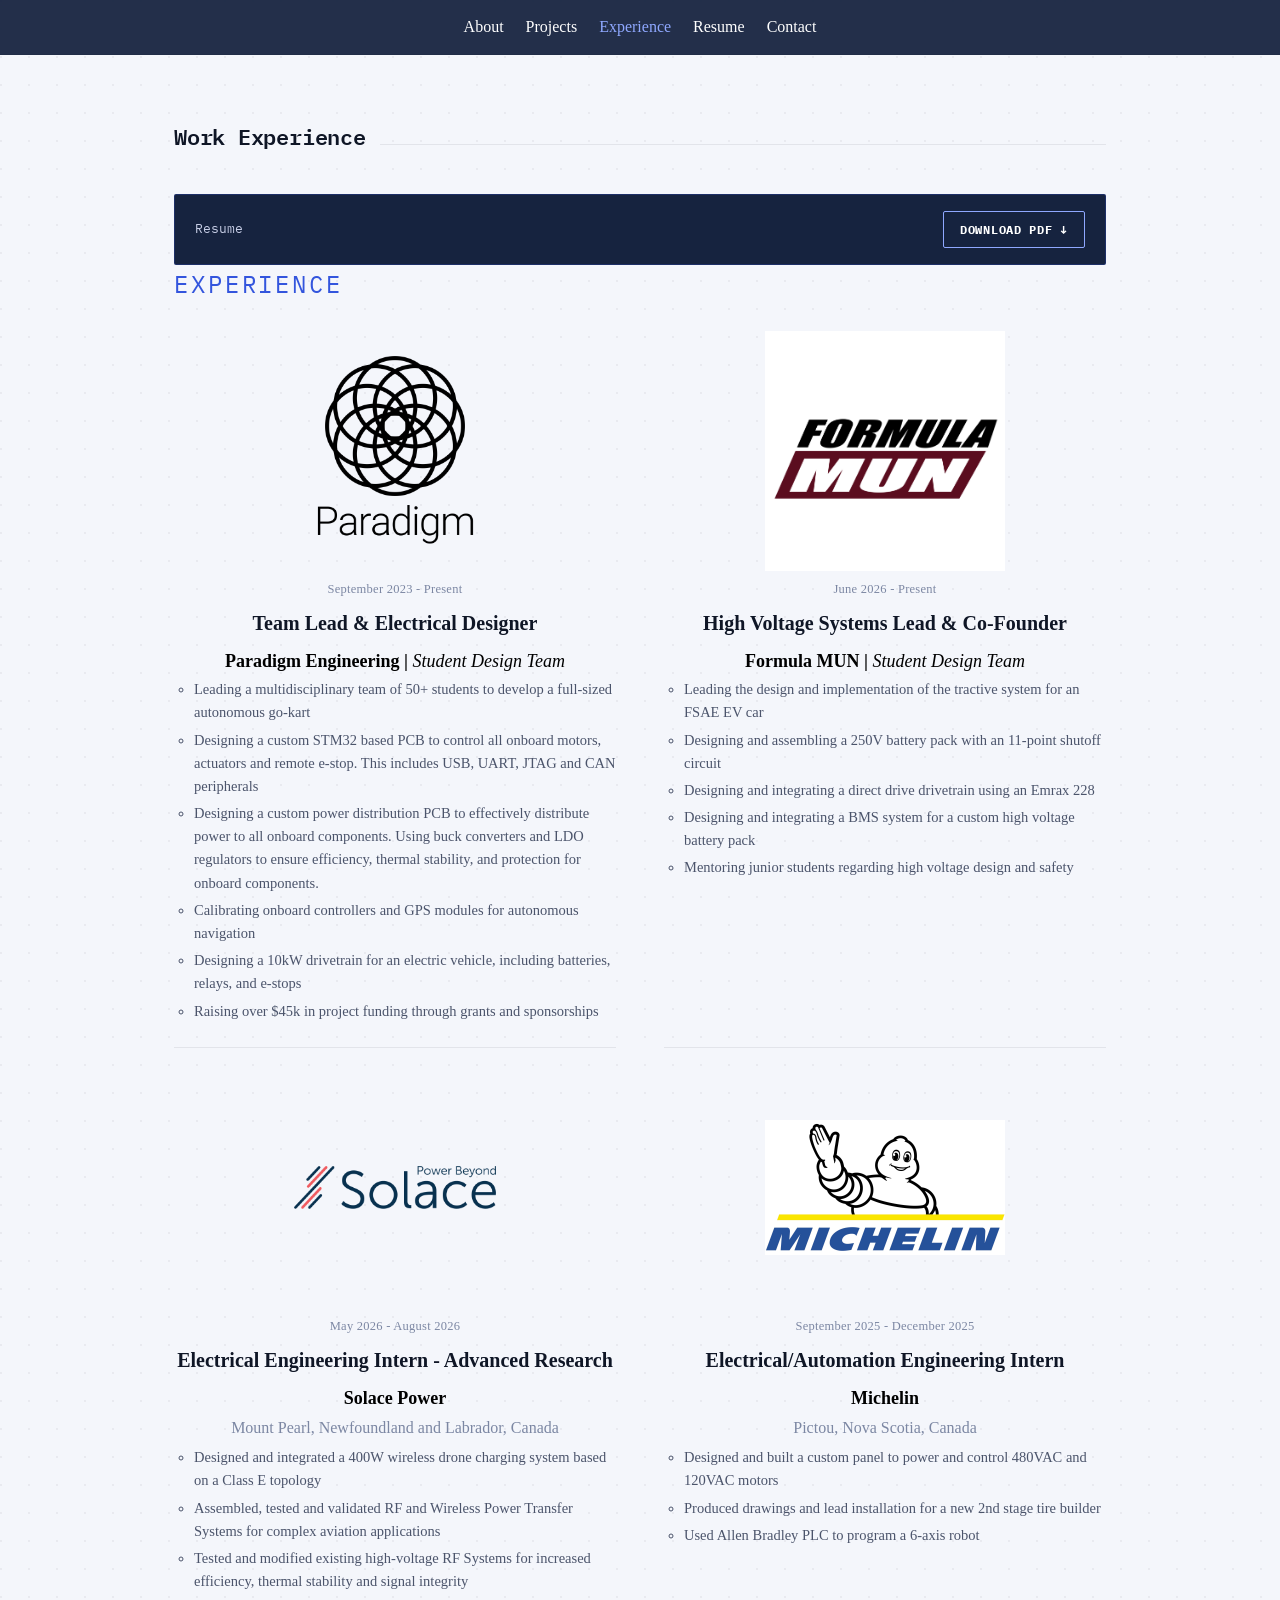
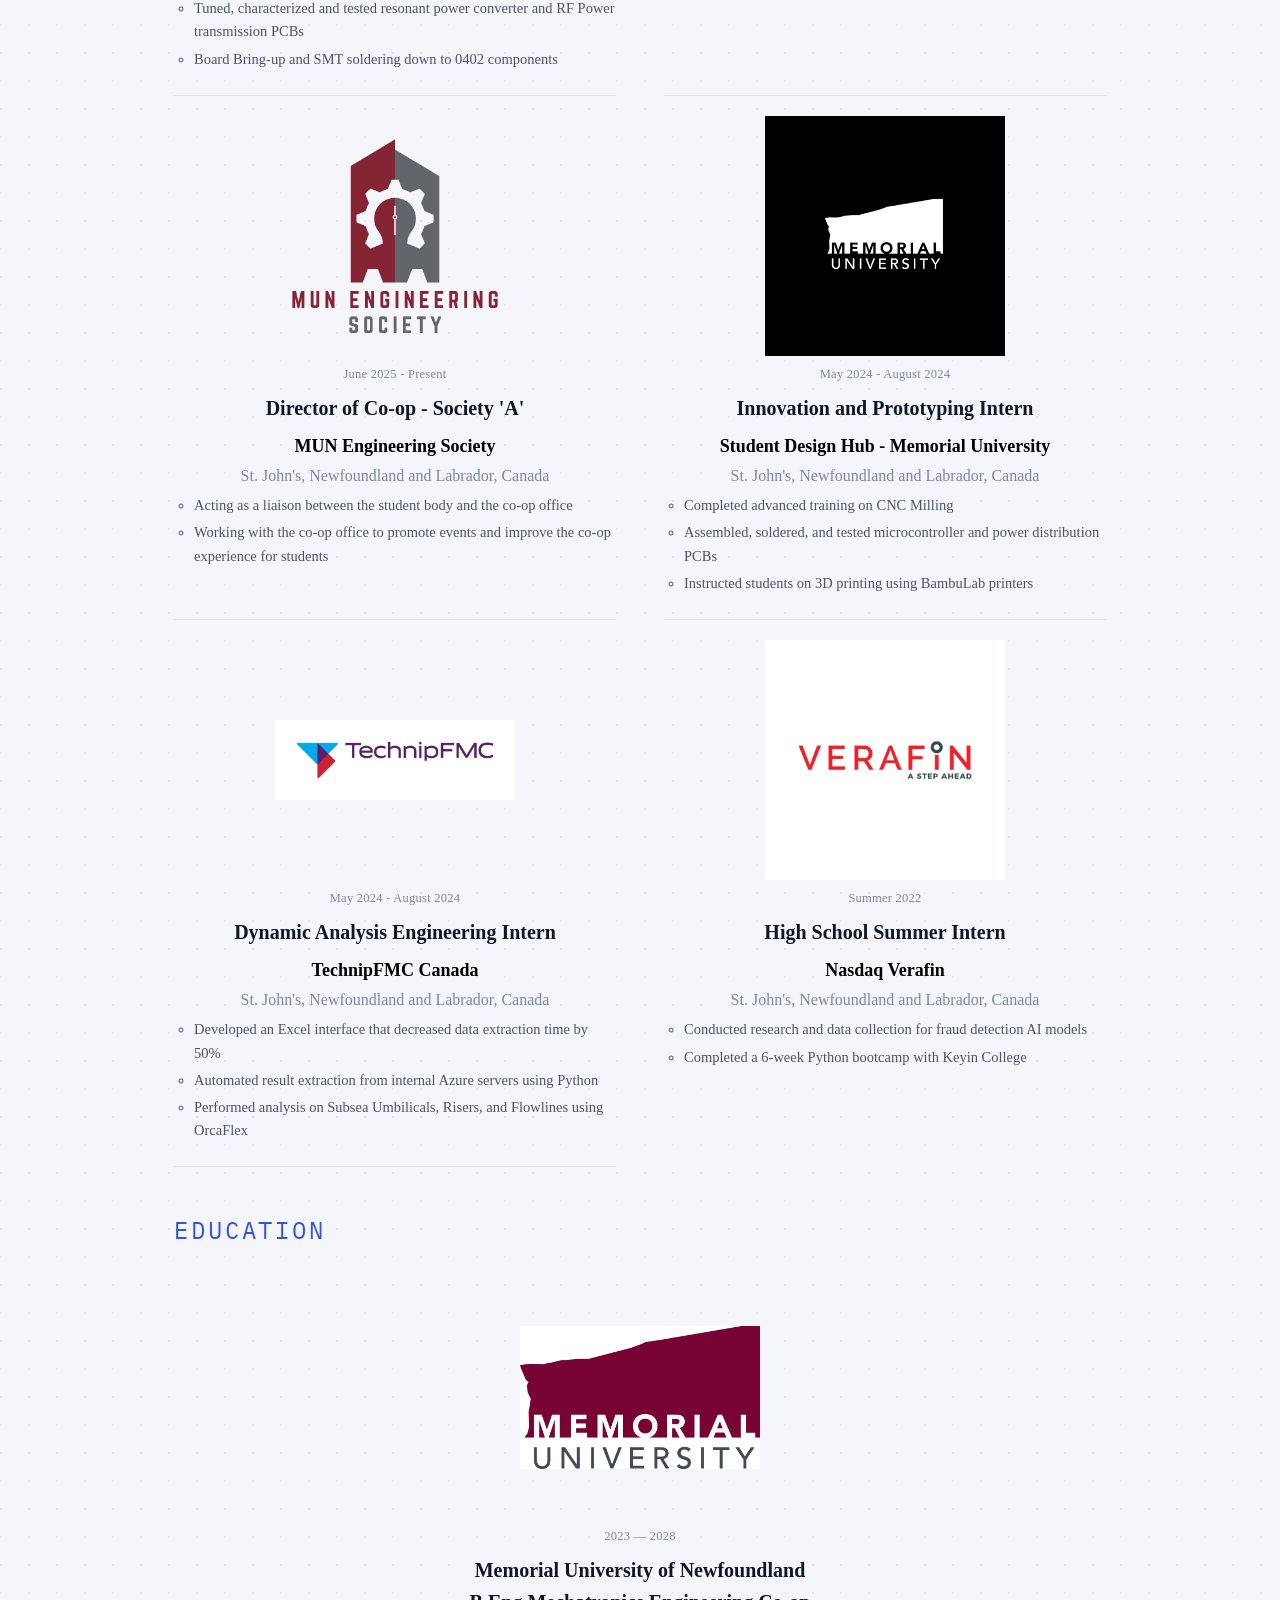
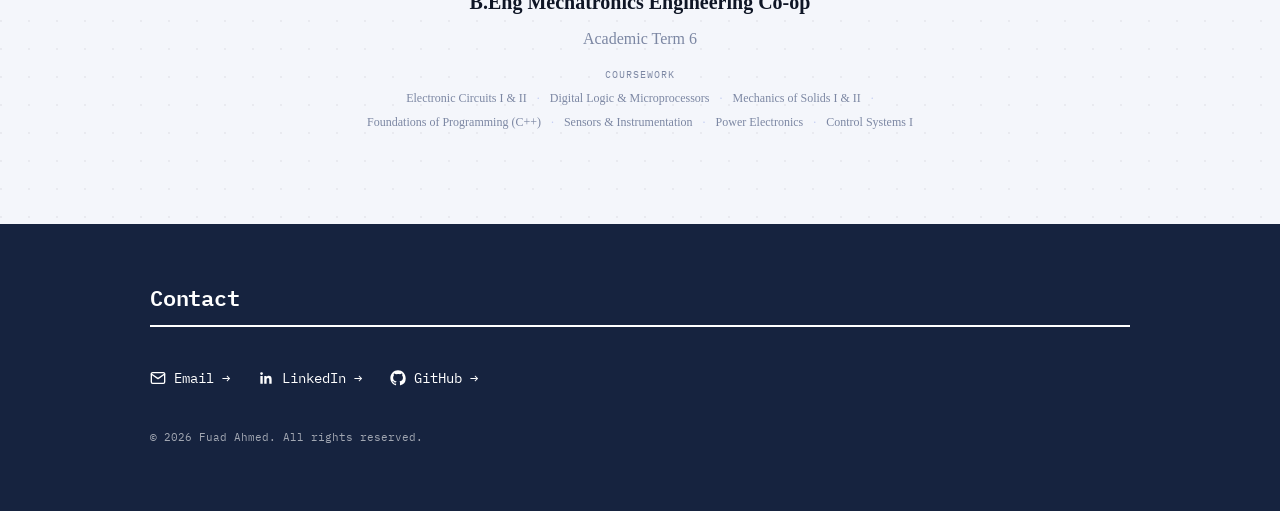
==== commit 51698742: "Resume changes" ====
--- a/experience.html
+++ b/experience.html
@@ -32,7 +32,7 @@
     </div>
     <div class="resume-download">
       <span class="fname">Resume</span>
-      <a class="dl-btn" href="Images/Fuad Ahmed Resume 2026.pdf" download>Download PDF ↓</a>
+      <a class="dl-btn" href="Images/Documents/Fuad Ahmed Resume 2026.pdf" download>Download PDF ↓</a>
     </div>
 
     <p class="resume-subhead">Experience</p>
@@ -42,7 +42,7 @@
       <li>
         <div class="what">
           <div class="role-row">
-            <img class="logo" src="Images/Copy of paradigm-geometry-bg-05.png" alt="Company name logo">
+            <img class="logo" src="Images/Logos/Copy of paradigm-geometry-bg-05.png" alt="Company name logo">
             <span class="when">September 2023 - Present</span>
             <h4>Team Lead & Electrical Designer</h4>
           </div>
@@ -63,9 +63,9 @@
       <li>
         <div class="what">
           <div class="role-row">
-            <img class="logo" src="Images/Formula MUN.png" alt="Company name logo">
+            <img class="logo" src="Images/Logos/Formula MUN.png" alt="Company name logo">
             <span class="when">June 2026 - Present</span>
-            <h4>High Voltage Systems Lead</h4>
+            <h4>High Voltage Systems Lead & Co-Founder</h4>
           </div>
           <div class="org"><a href="https://munsu.ca/memorialfsae" class="plain-link">Formula MUN</a> | <i> Student Design Team</i></div>
           <ul class="bullet-list">
@@ -83,7 +83,7 @@
       <li>
         <div class="what">
           <div class="role-row">
-            <img class="logo" src="Images/Solace Power.png" alt="Company name logo">
+            <img class="logo" src="Images/Logos/Solace Power.png" alt="Company name logo">
             <span class="when">May 2026 - August 2026</span>
             <h4>Electrical Engineering Intern - Advanced Research</h4>
           </div>
@@ -104,7 +104,7 @@
       <li>
         <div class="what">
           <div class="role-row">
-            <img class="logo" src="Images/Michelin.png" alt="Company name logo">
+            <img class="logo" src="Images/Logos/Michelin.png" alt="Company name logo">
             <span class="when">September 2025 - December 2025</span>
             <h4>Electrical/Automation Engineering Intern</h4>
           </div>
@@ -122,7 +122,7 @@
       <li>
         <div class="what">
           <div class="role-row">
-            <img class="logo" src="Images/eng_soc.png" alt="Company name logo">
+            <img class="logo" src="Images/Logos/eng_soc.png" alt="Company name logo">
             <span class="when">June 2025 - Present</span>
             <h4>Director of Co-op - Society 'A'</h4>
           </div>
@@ -140,7 +140,7 @@
       <li>
         <div class="what">
           <div class="role-row">
-            <img class="logo" src="Images/sdh_logo.png" alt="Company name logo">
+            <img class="logo" src="Images/Logos/sdh_logo.png" alt="Company name logo">
             <span class="when">May 2024 - August 2024</span>
             <h4>Innovation and Prototyping Intern</h4>
           </div>
@@ -158,7 +158,7 @@
       <li>
         <div class="what">
           <div class="role-row">
-            <img class="logo" src="Images/TechnipFMC.png" alt="Company name logo">
+            <img class="logo" src="Images/Logos/TechnipFMC.png" alt="Company name logo">
             <span class="when">May 2024 - August 2024</span>
             <h4>Dynamic Analysis Engineering Intern</h4>
           </div>
@@ -176,7 +176,7 @@
       <li>
         <div class="what">
           <div class="role-row">
-            <img class="logo" src="Images/verafin.png" alt="Company name logo">
+            <img class="logo" src="Images/Logos/verafin.png" alt="Company name logo">
             <span class="when">Summer 2022</span>
             <h4>High School Summer Intern</h4>
           </div>
@@ -197,7 +197,7 @@
       <li>
         <div class="what">
           <div class="role-row">
-            <img class="logo" src="Images/MUN_Logo_CMYK_color.jpg" alt="University logo">
+            <img class="logo" src="Images/Logos/MUN_Logo_CMYK_color.jpg" alt="University logo">
             <span class="when">2023 — 2028</span>
             <h4>Memorial University of Newfoundland<br>
               B.Eng Mechatronics Engineering Co-op               
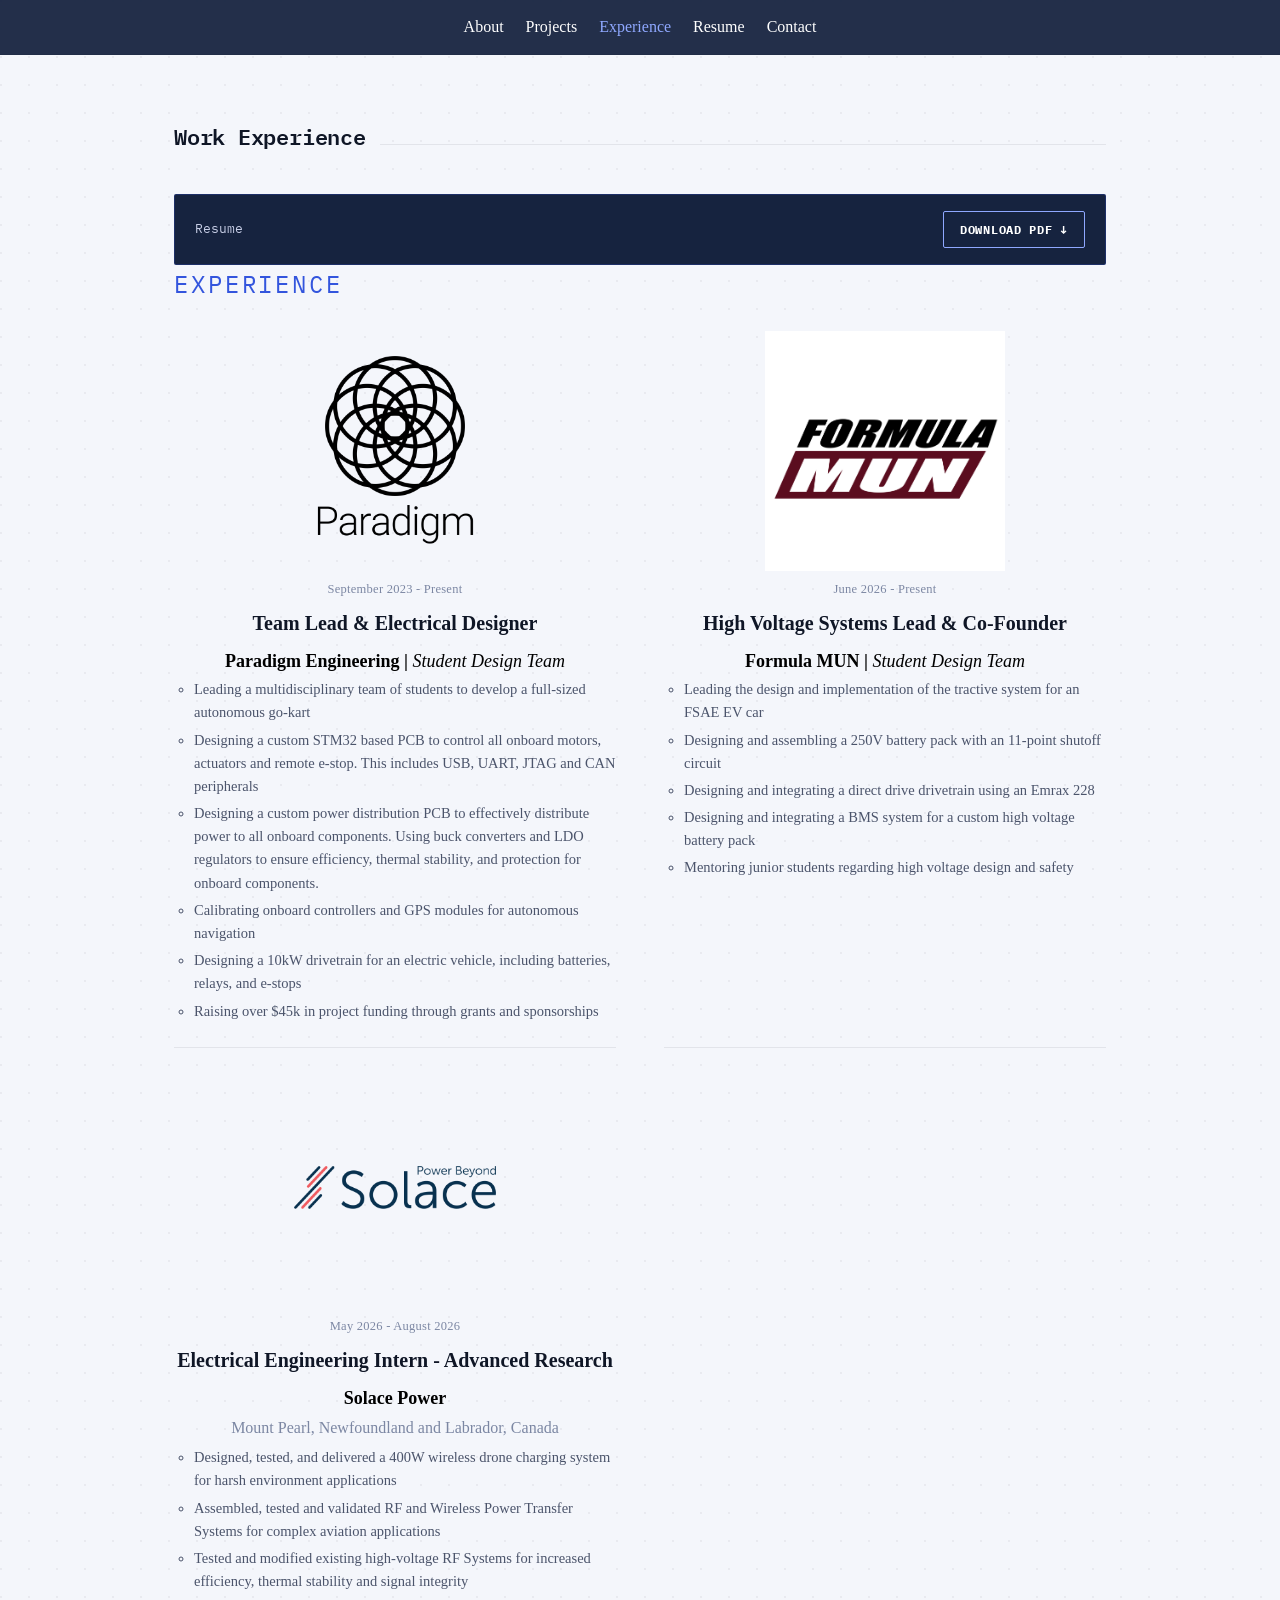
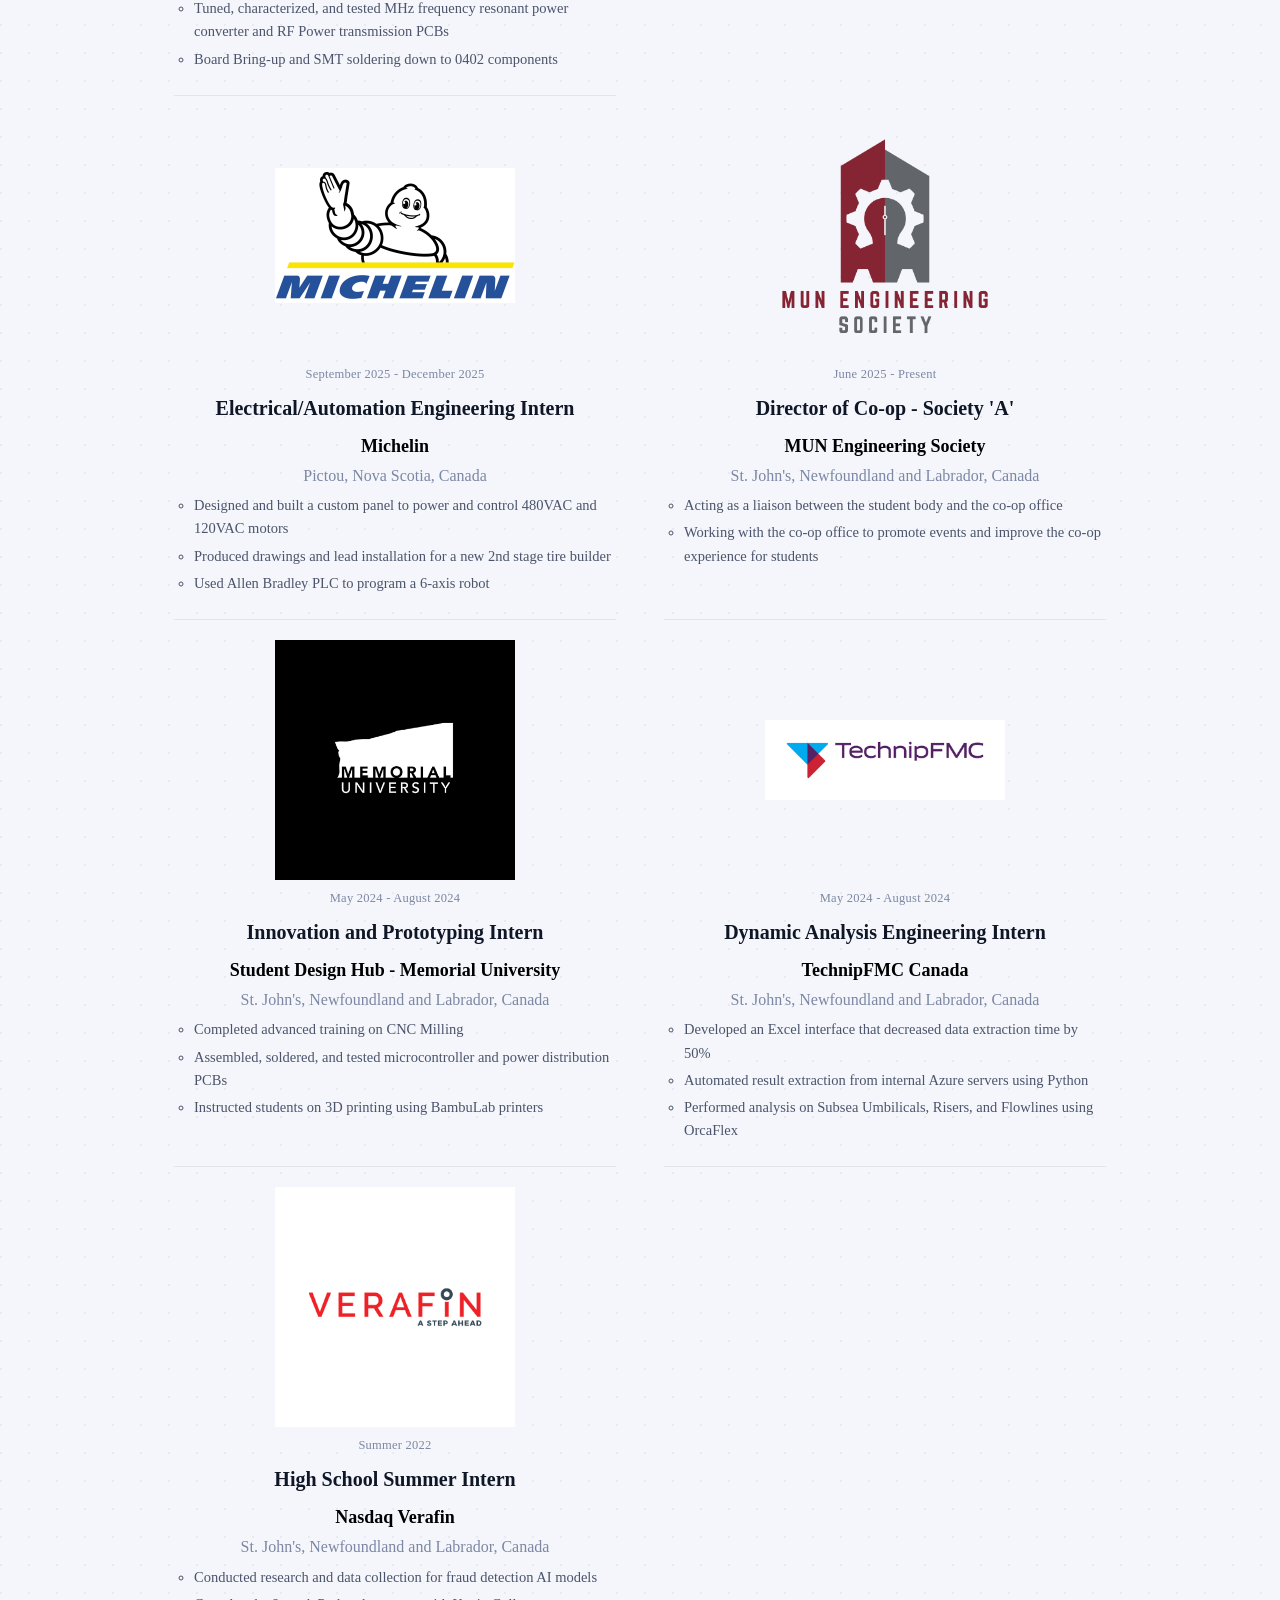
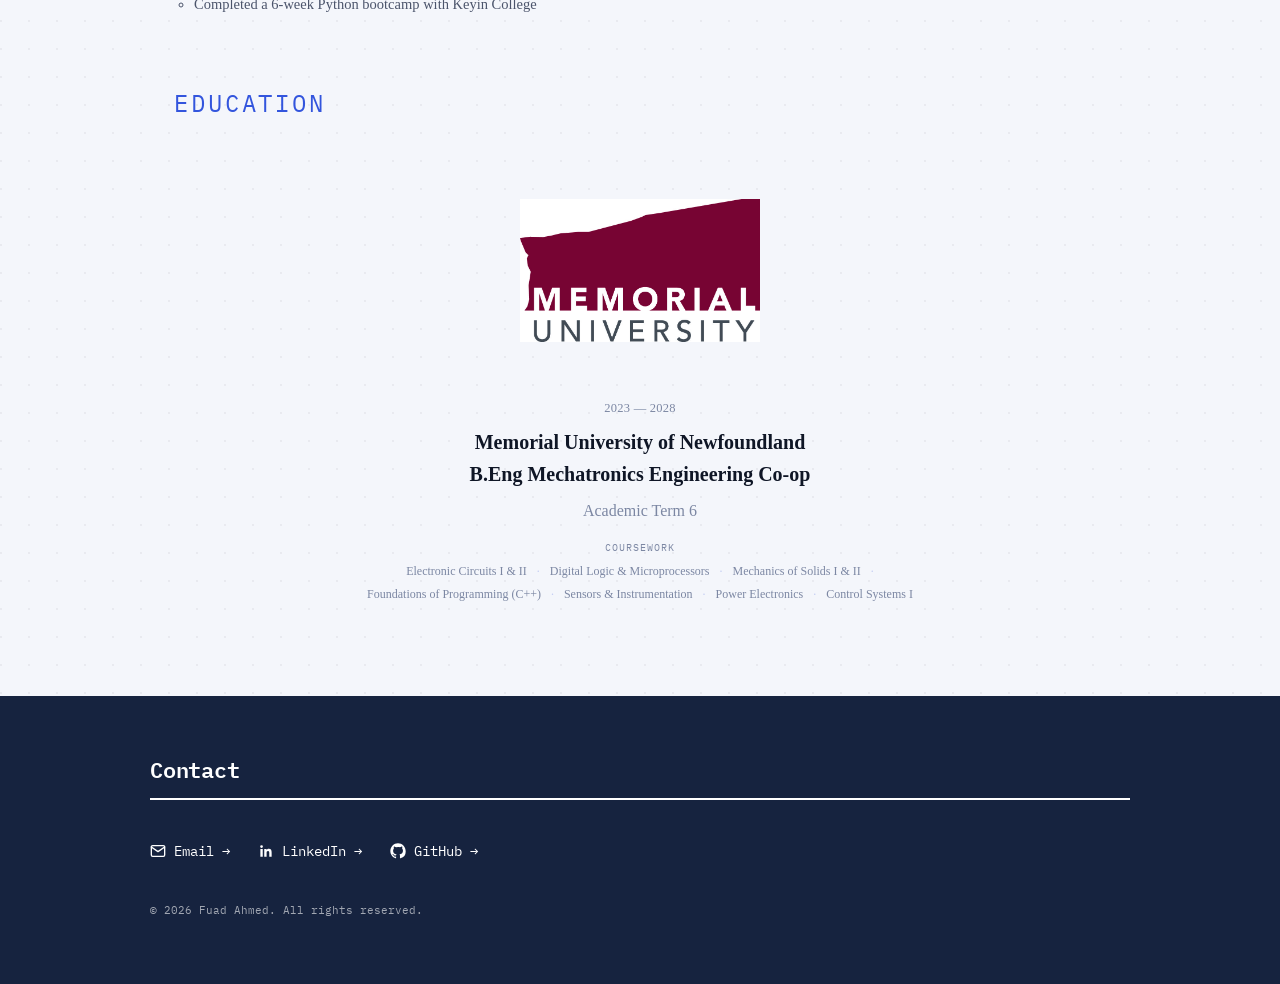
==== commit e75a3bcc: "Updated descriptions" ====
--- a/experience.html
+++ b/experience.html
@@ -48,7 +48,7 @@
           </div>
           <div class="org"><a href="https://munparadigm.com/" class="plain-link">Paradigm Engineering</a> | <i>Student Design Team</i></div>
           <ul class="bullet-list">
-            <li>Leading a multidisciplinary team of 50+ students to develop a full-sized autonomous go-kart</li>
+            <li>Leading a multidisciplinary team of students to develop a full-sized autonomous go-kart</li>
             <li>Designing a custom STM32 based PCB to control all onboard motors, actuators and remote e-stop. This includes USB, UART, JTAG and CAN peripherals</li>
             <li>Designing a custom power distribution PCB to effectively distribute power to all onboard components. 
               Using buck converters and LDO regulators to ensure efficiency, thermal stability, and protection for onboard components.</li>
@@ -90,10 +90,10 @@
           <div class="org"><a href="https://www.solace.ca/" class="plain-link">Solace Power</a></div>
           <div class="location">Mount Pearl, Newfoundland and Labrador, Canada</div>
           <ul class="bullet-list">
-            <li>Designed and integrated a 400W <a href="https://www.solace.ca/news/solace-power-and-skydock-announce-collaboration-to-explore-wireless-charging-for-autonomous-drone-operations" class="plain-link">wireless drone charging system</a> based on a Class E topology</li>
+            <li>Designed, tested, and delivered a 400W <a href="https://www.solace.ca/news/solace-power-and-skydock-announce-collaboration-to-explore-wireless-charging-for-autonomous-drone-operations" class="plain-link"> wireless drone charging system for harsh environment applications</li>
             <li>Assembled, tested and validated RF and Wireless Power Transfer Systems for complex aviation applications</li>
             <li>Tested and modified existing high-voltage RF Systems for increased efficiency, thermal stability and signal integrity</li>
-            <li>Tuned, characterized and tested resonant power converter and RF Power transmission PCBs</li>
+            <li>Tuned, characterized, and tested MHz frequency resonant power converter and RF Power transmission PCBs</li>
             <li>Board Bring-up and SMT soldering down to 0402 components</li>
           </ul>
         </div>
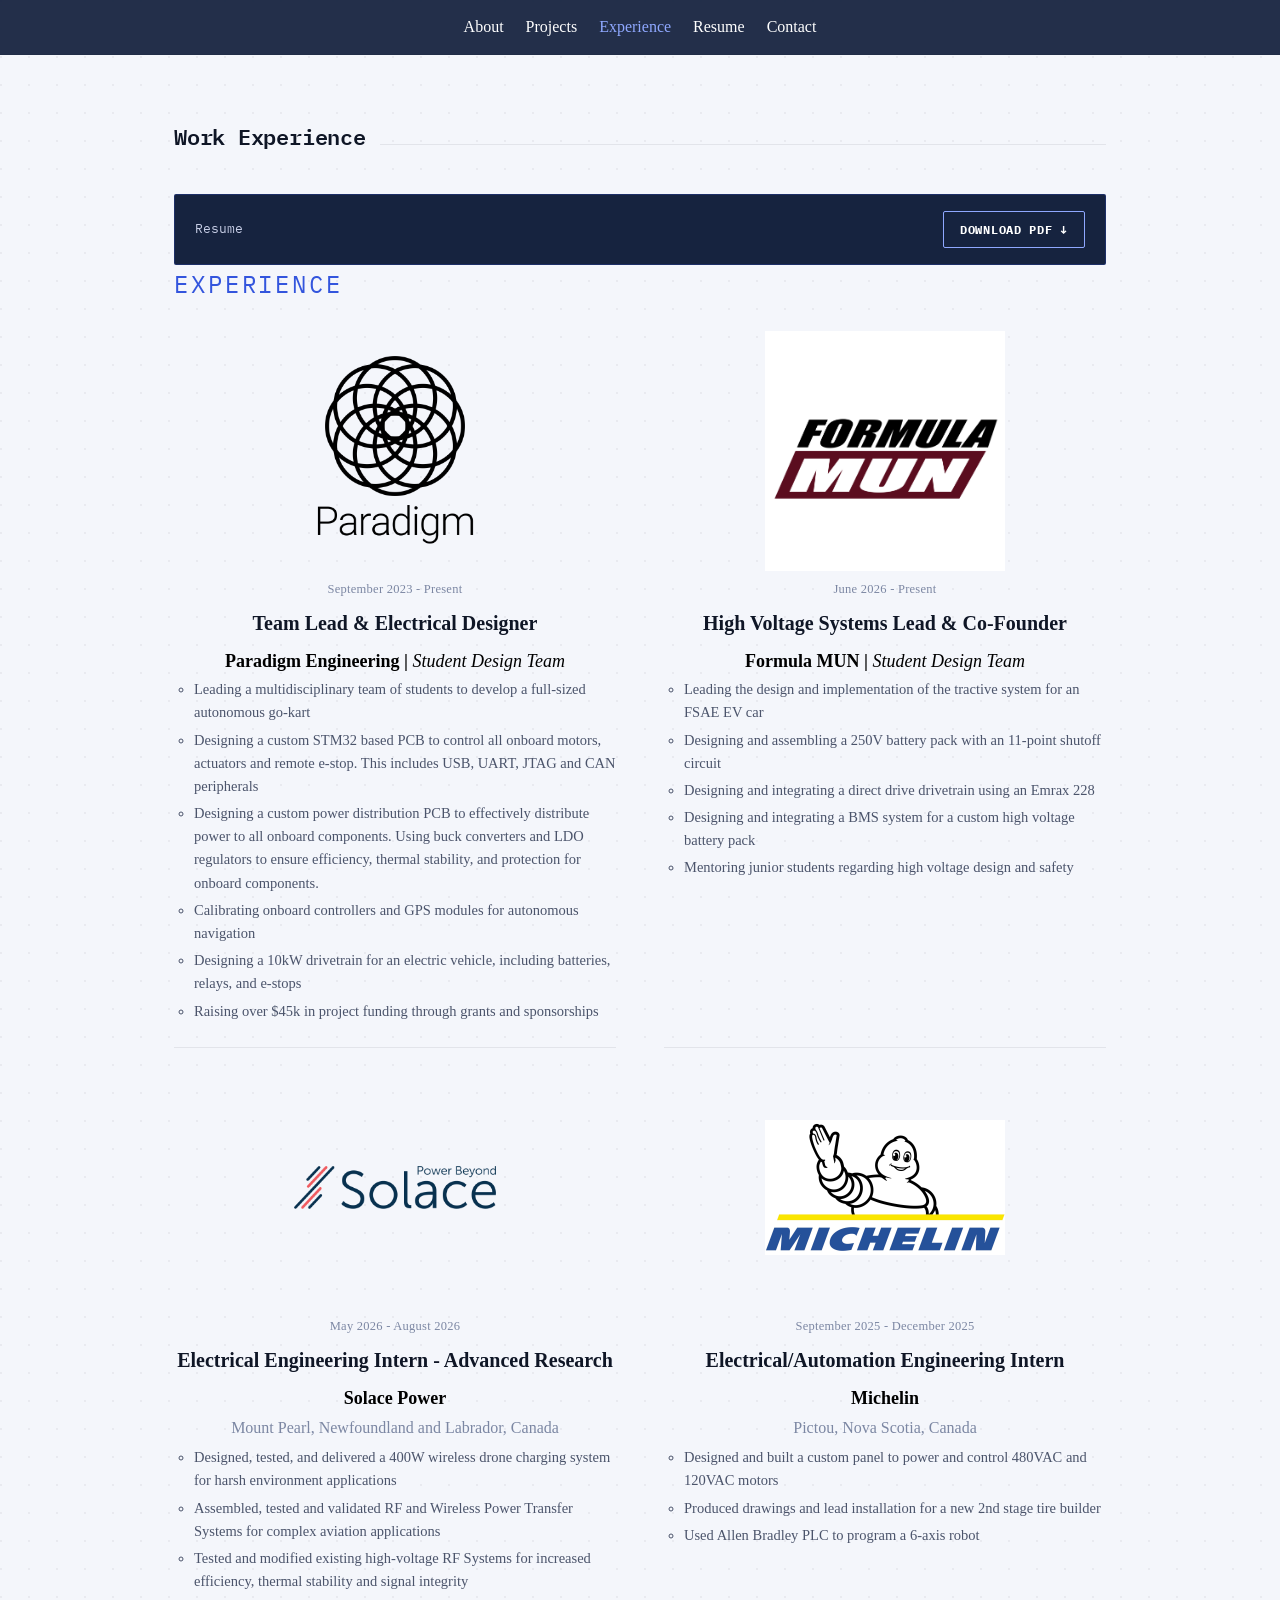
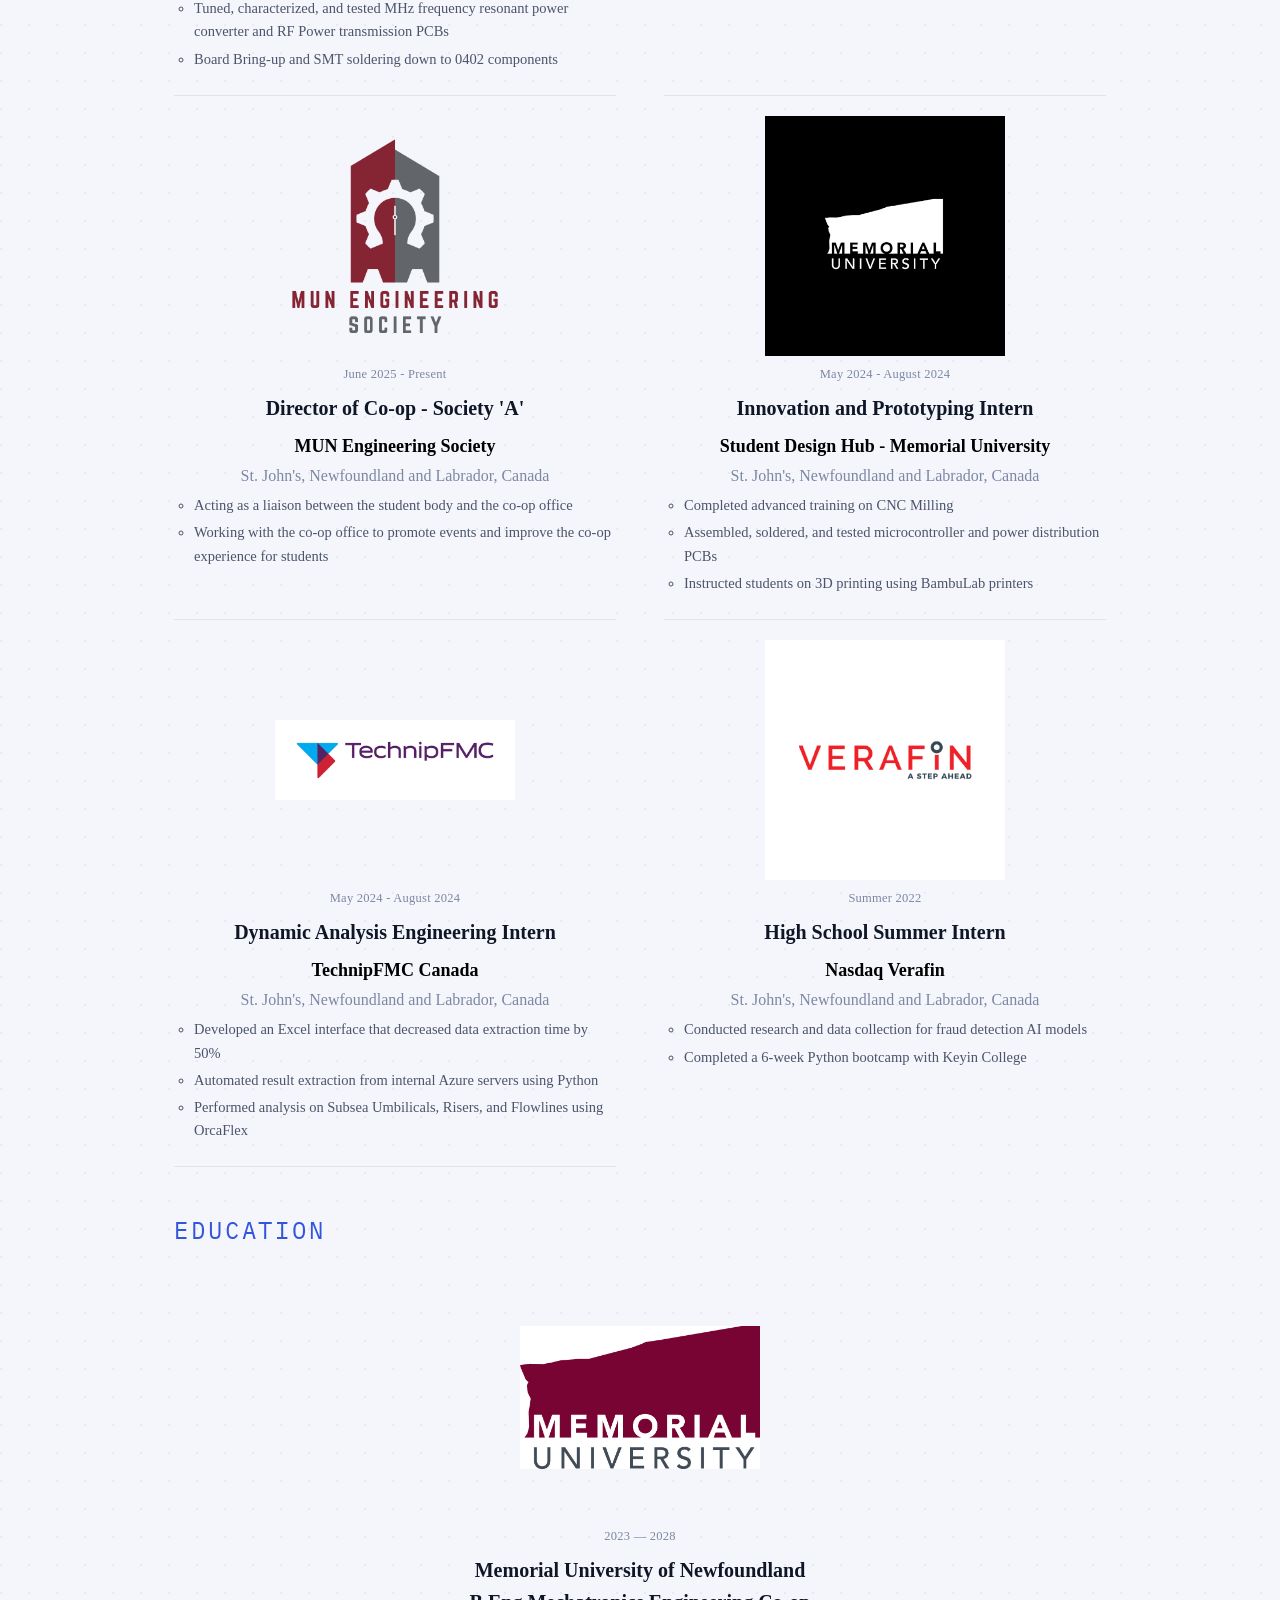
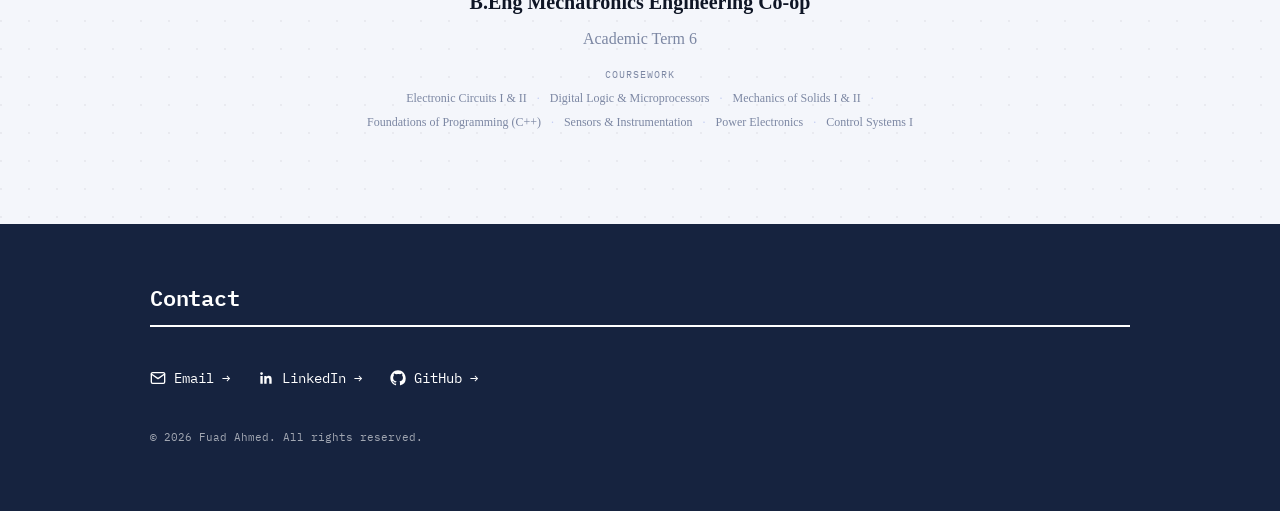
==== commit 638dcda1: "Fixed spacing" ====
--- a/experience.html
+++ b/experience.html
@@ -4,6 +4,8 @@
 <meta charset="UTF-8">
 <meta name="viewport" content="width=device-width, initial-scale=1.0">
 <title>Experience — Fuad</title>
+<link rel="icon" href="fa-icon.svg" type="image/svg+xml">
+<link rel="icon" href="fa-icon.ico" type="image/x-icon">
 <link rel="preconnect" href="https://fonts.googleapis.com">
 <link rel="preconnect" href="https://fonts.gstatic.com" crossorigin>
 <link href="https://fonts.googleapis.com/css2?family=IBM+Plex+Mono:wght@400;500;600;700&family=IBM+Plex+Sans:wght@400;500;600&display=swap" rel="stylesheet">
@@ -90,7 +92,7 @@
           <div class="org"><a href="https://www.solace.ca/" class="plain-link">Solace Power</a></div>
           <div class="location">Mount Pearl, Newfoundland and Labrador, Canada</div>
           <ul class="bullet-list">
-            <li>Designed, tested, and delivered a 400W <a href="https://www.solace.ca/news/solace-power-and-skydock-announce-collaboration-to-explore-wireless-charging-for-autonomous-drone-operations" class="plain-link"> wireless drone charging system for harsh environment applications</li>
+            <li>Designed, tested, and delivered a 400W <a href="https://www.solace.ca/news/solace-power-and-skydock-announce-collaboration-to-explore-wireless-charging-for-autonomous-drone-operations" class="plain-link">wireless drone charging system</a> for harsh environment applications</li>
             <li>Assembled, tested and validated RF and Wireless Power Transfer Systems for complex aviation applications</li>
             <li>Tested and modified existing high-voltage RF Systems for increased efficiency, thermal stability and signal integrity</li>
             <li>Tuned, characterized, and tested MHz frequency resonant power converter and RF Power transmission PCBs</li>
